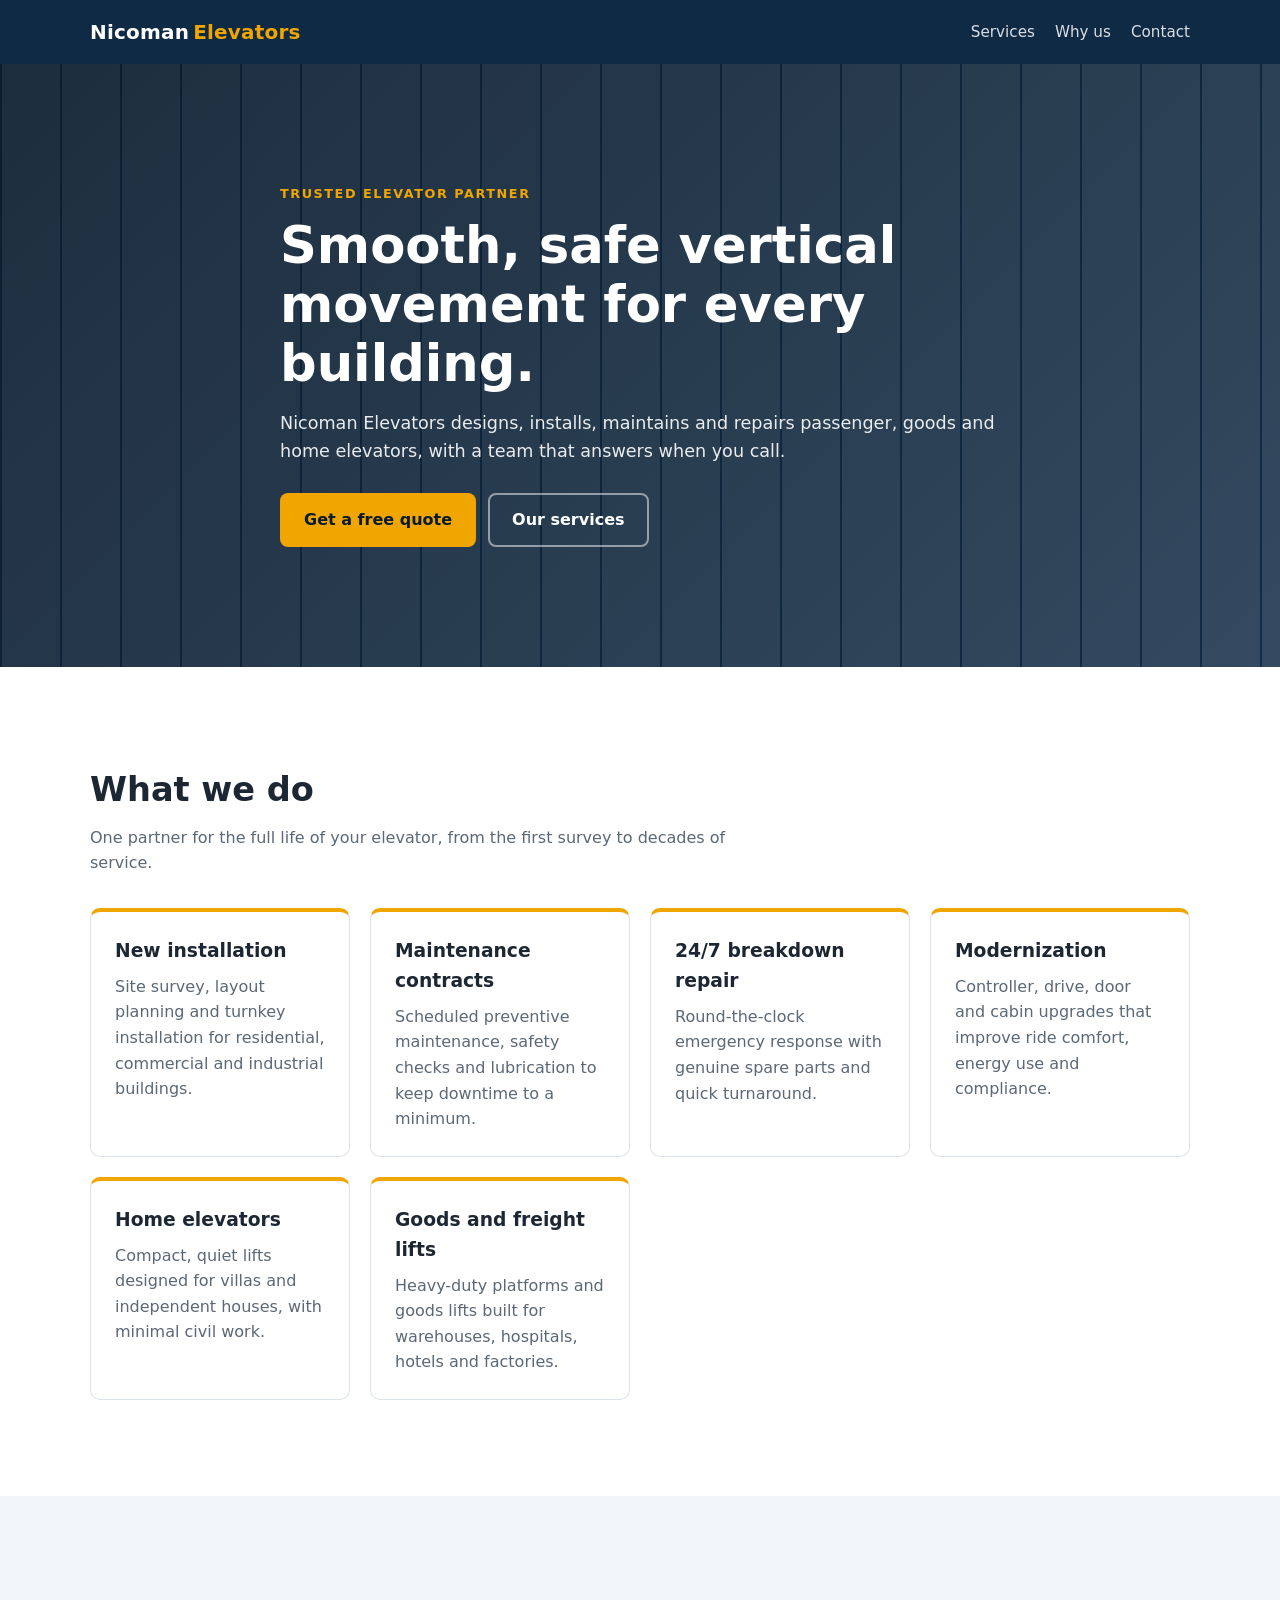
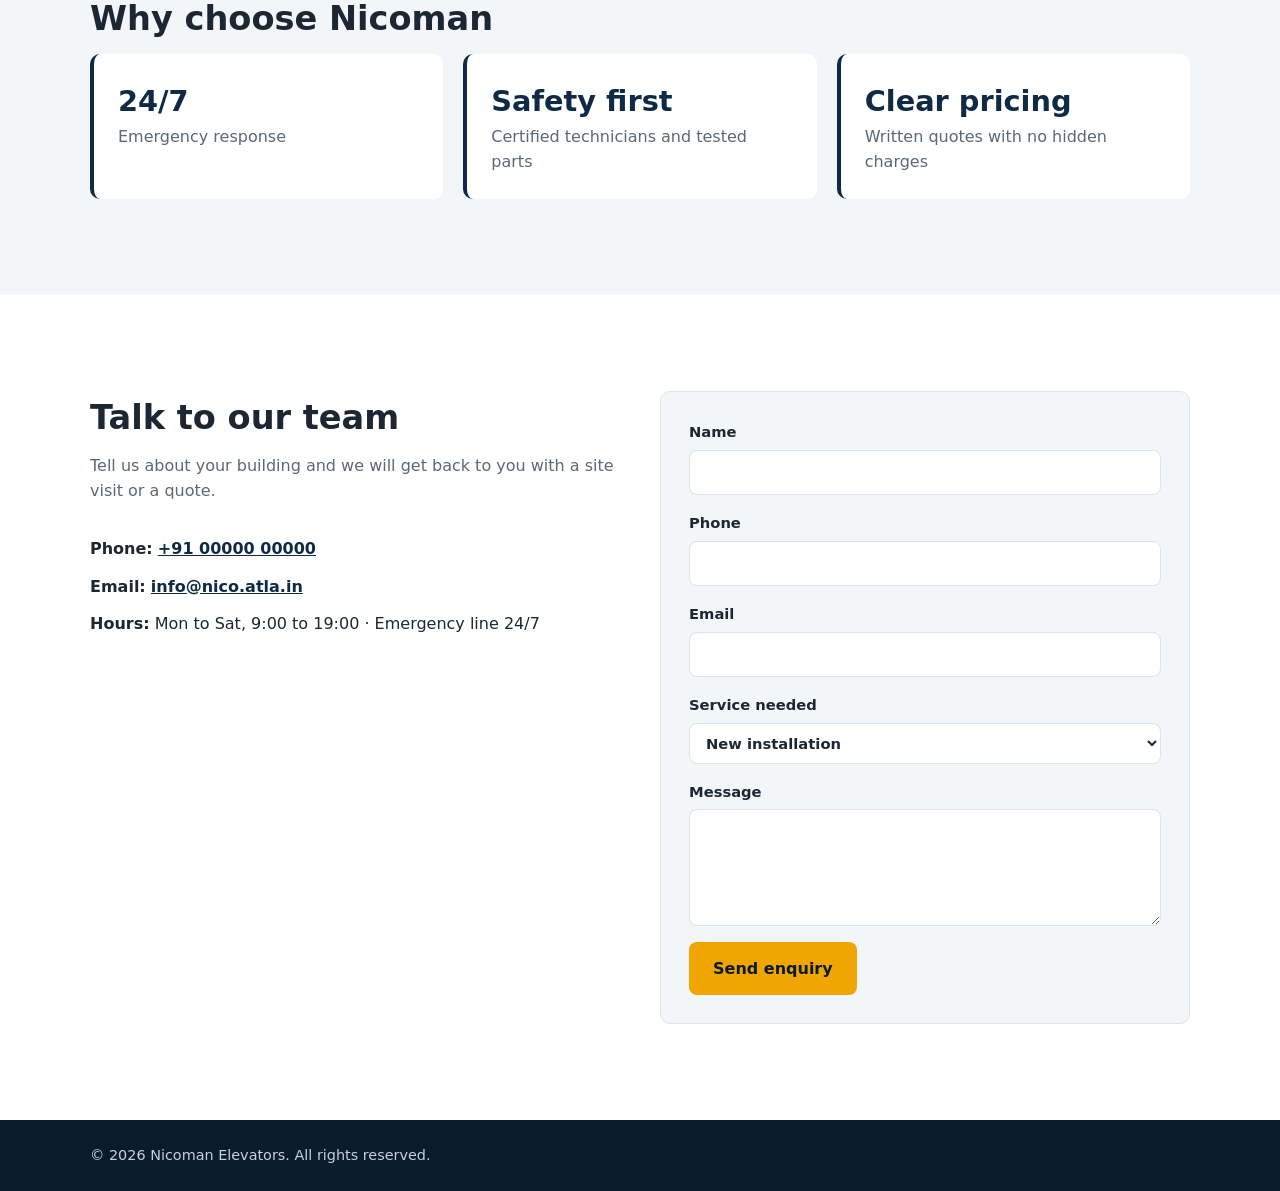
==== index.html @ 5e1d8fca "Add Nicoman Elevators static website Single-page site with services, why-choose-us, and contact sect" ====
<!doctype html>
<html lang="en">
<head>
  <meta charset="utf-8">
  <meta name="viewport" content="width=device-width, initial-scale=1">
  <title>Nicoman Elevators</title>
  <meta name="description" content="Nicoman Elevators: installation, maintenance, modernization and 24/7 repair for passenger, goods and home elevators.">
  <link rel="stylesheet" href="styles.css">
</head>
<body>
  <header class="site-header">
    <div class="container nav">
      <a href="#top" class="brand">Nicoman<span>Elevators</span></a>
      <nav aria-label="Primary">
        <a href="#services">Services</a>
        <a href="#why">Why us</a>
        <a href="#contact">Contact</a>
      </nav>
    </div>
  </header>

  <main id="top">
    <section class="hero">
      <div class="container hero-inner">
        <p class="eyebrow">Trusted elevator partner</p>
        <h1>Smooth, safe vertical movement for every building.</h1>
        <p class="lead">Nicoman Elevators designs, installs, maintains and repairs passenger, goods and home elevators, with a team that answers when you call.</p>
        <div class="actions">
          <a class="btn btn-primary" href="#contact">Get a free quote</a>
          <a class="btn btn-ghost" href="#services">Our services</a>
        </div>
      </div>
    </section>

    <section id="services" class="section">
      <div class="container">
        <h2>What we do</h2>
        <p class="section-intro">One partner for the full life of your elevator, from the first survey to decades of service.</p>
        <div class="grid">
          <article class="card">
            <h3>New installation</h3>
            <p>Site survey, layout planning and turnkey installation for residential, commercial and industrial buildings.</p>
          </article>
          <article class="card">
            <h3>Maintenance contracts</h3>
            <p>Scheduled preventive maintenance, safety checks and lubrication to keep downtime to a minimum.</p>
          </article>
          <article class="card">
            <h3>24/7 breakdown repair</h3>
            <p>Round-the-clock emergency response with genuine spare parts and quick turnaround.</p>
          </article>
          <article class="card">
            <h3>Modernization</h3>
            <p>Controller, drive, door and cabin upgrades that improve ride comfort, energy use and compliance.</p>
          </article>
          <article class="card">
            <h3>Home elevators</h3>
            <p>Compact, quiet lifts designed for villas and independent houses, with minimal civil work.</p>
          </article>
          <article class="card">
            <h3>Goods and freight lifts</h3>
            <p>Heavy-duty platforms and goods lifts built for warehouses, hospitals, hotels and factories.</p>
          </article>
        </div>
      </div>
    </section>

    <section id="why" class="section section-alt">
      <div class="container">
        <h2>Why choose Nicoman</h2>
        <div class="grid grid-3">
          <div class="stat">
            <span class="stat-num">24/7</span>
            <span class="stat-label">Emergency response</span>
          </div>
          <div class="stat">
            <span class="stat-num">Safety first</span>
            <span class="stat-label">Certified technicians and tested parts</span>
          </div>
          <div class="stat">
            <span class="stat-num">Clear pricing</span>
            <span class="stat-label">Written quotes with no hidden charges</span>
          </div>
        </div>
      </div>
    </section>

    <section id="contact" class="section">
      <div class="container contact">
        <div>
          <h2>Talk to our team</h2>
          <p class="section-intro">Tell us about your building and we will get back to you with a site visit or a quote.</p>
          <ul class="contact-list">
            <li><strong>Phone:</strong> <a href="tel:+910000000000">+91 00000 00000</a></li>
            <li><strong>Email:</strong> <a href="mailto:info@nico.atla.in">info@nico.atla.in</a></li>
            <li><strong>Hours:</strong> Mon to Sat, 9:00 to 19:00 &middot; Emergency line 24/7</li>
          </ul>
        </div>
        <form class="form" action="mailto:info@nico.atla.in" method="post" enctype="text/plain">
          <label>Name
            <input type="text" name="name" required autocomplete="name">
          </label>
          <label>Phone
            <input type="tel" name="phone" required autocomplete="tel">
          </label>
          <label>Email
            <input type="email" name="email" autocomplete="email">
          </label>
          <label>Service needed
            <select name="service">
              <option>New installation</option>
              <option>Maintenance contract</option>
              <option>Breakdown repair</option>
              <option>Modernization</option>
              <option>Home elevator</option>
              <option>Goods lift</option>
            </select>
          </label>
          <label>Message
            <textarea name="message" rows="4"></textarea>
          </label>
          <button type="submit" class="btn btn-primary">Send enquiry</button>
        </form>
      </div>
    </section>
  </main>

  <footer class="site-footer">
    <div class="container">
      <p>&copy; <span id="year"></span> Nicoman Elevators. All rights reserved.</p>
    </div>
  </footer>

  <script>
    document.getElementById('year').textContent = new Date().getFullYear();
  </script>
</body>
</html>
---- styles.css ----
:root {
  --navy: #0f2a44;
  --navy-deep: #091b2d;
  --accent: #f0a500;
  --text: #1d2733;
  --muted: #5b6876;
  --bg: #ffffff;
  --bg-alt: #f3f6f9;
  --border: #dde3ea;
  --radius: 10px;
}

@media (prefers-color-scheme: dark) {
  :root:not([data-theme="light"]) {
    --text: #e6ebf1;
    --muted: #a3afbd;
    --bg: #0c1622;
    --bg-alt: #111f2e;
    --border: #22344a;
  }
}

* { box-sizing: border-box; }

body {
  margin: 0;
  font-family: system-ui, -apple-system, "Segoe UI", Roboto, sans-serif;
  line-height: 1.6;
  color: var(--text);
  background: var(--bg);
}

a { color: inherit; }

.container {
  width: min(1100px, 100% - 32px);
  margin-inline: auto;
}

/* Header */
.site-header {
  position: sticky;
  top: 0;
  z-index: 10;
  background: var(--navy);
  color: #fff;
}
.nav {
  display: flex;
  align-items: center;
  justify-content: space-between;
  min-height: 64px;
  gap: 16px;
  flex-wrap: wrap;
}
.brand {
  font-weight: 800;
  font-size: 1.25rem;
  text-decoration: none;
  letter-spacing: 0.2px;
}
.brand span { color: var(--accent); margin-left: 4px; }
.nav nav { display: flex; gap: 20px; }
.nav nav a {
  text-decoration: none;
  opacity: 0.85;
  font-size: 0.95rem;
}
.nav nav a:hover { opacity: 1; color: var(--accent); }

/* Hero */
.hero {
  background:
    linear-gradient(135deg, rgba(9, 27, 45, 0.92), rgba(15, 42, 68, 0.85)),
    repeating-linear-gradient(90deg, #1b3a5a 0 2px, transparent 2px 60px);
  color: #fff;
  padding: clamp(64px, 12vw, 120px) 0;
}
.hero-inner { max-width: 720px; }
.eyebrow {
  text-transform: uppercase;
  letter-spacing: 0.12em;
  font-size: 0.8rem;
  color: var(--accent);
  margin: 0 0 12px;
  font-weight: 700;
}
.hero h1 {
  font-size: clamp(2rem, 5vw, 3.2rem);
  line-height: 1.15;
  margin: 0 0 16px;
}
.lead {
  font-size: 1.1rem;
  opacity: 0.9;
  margin: 0 0 28px;
}

/* Buttons */
.actions { display: flex; gap: 12px; flex-wrap: wrap; }
.btn {
  display: inline-block;
  padding: 12px 22px;
  border-radius: 8px;
  font-weight: 600;
  text-decoration: none;
  border: 2px solid transparent;
  cursor: pointer;
  font: inherit;
  font-weight: 600;
}
.btn-primary { background: var(--accent); color: var(--navy-deep); }
.btn-primary:hover { filter: brightness(1.06); }
.btn-ghost { border-color: rgba(255, 255, 255, 0.5); color: #fff; }
.btn-ghost:hover { border-color: var(--accent); color: var(--accent); }

/* Sections */
.section { padding: clamp(56px, 8vw, 96px) 0; }
.section-alt { background: var(--bg-alt); }
.section h2 {
  font-size: clamp(1.6rem, 3vw, 2.1rem);
  margin: 0 0 8px;
  color: var(--text);
}
.section-intro { color: var(--muted); margin: 0 0 32px; max-width: 640px; }

/* Cards */
.grid {
  display: grid;
  gap: 20px;
  grid-template-columns: repeat(auto-fit, minmax(240px, 1fr));
}
.grid-3 { grid-template-columns: repeat(auto-fit, minmax(220px, 1fr)); }
.card {
  background: var(--bg);
  border: 1px solid var(--border);
  border-top: 4px solid var(--accent);
  border-radius: var(--radius);
  padding: 24px;
}
.card h3 { margin: 0 0 8px; color: var(--text); }
.card p { margin: 0; color: var(--muted); }

/* Stats */
.stat {
  display: flex;
  flex-direction: column;
  padding: 24px;
  border-left: 4px solid var(--navy);
  background: var(--bg);
  border-radius: var(--radius);
}
.stat-num { font-size: 1.8rem; font-weight: 800; color: var(--navy); }
@media (prefers-color-scheme: dark) {
  :root:not([data-theme="light"]) .stat-num { color: var(--accent); }
}
.stat-label { color: var(--muted); }

/* Contact */
.contact {
  display: grid;
  gap: 40px;
  grid-template-columns: repeat(auto-fit, minmax(280px, 1fr));
  align-items: start;
}
.contact-list { list-style: none; padding: 0; margin: 0; display: grid; gap: 12px; }
.contact-list a { color: var(--navy); font-weight: 600; }
@media (prefers-color-scheme: dark) {
  :root:not([data-theme="light"]) .contact-list a { color: var(--accent); }
}

.form {
  display: grid;
  gap: 16px;
  background: var(--bg-alt);
  border: 1px solid var(--border);
  border-radius: var(--radius);
  padding: 28px;
}
.form label { display: grid; gap: 6px; font-size: 0.92rem; font-weight: 600; }
.form input,
.form select,
.form textarea {
  font: inherit;
  padding: 10px 12px;
  border: 1px solid var(--border);
  border-radius: 8px;
  background: var(--bg);
  color: var(--text);
  width: 100%;
}
.form input:focus,
.form select:focus,
.form textarea:focus {
  outline: 2px solid var(--accent);
  outline-offset: 1px;
}
.form .btn { justify-self: start; }

/* Footer */
.site-footer {
  background: var(--navy-deep);
  color: #c7d1dc;
  padding: 24px 0;
  font-size: 0.9rem;
}
.site-footer p { margin: 0; }

/* Phones */
@media (max-width: 600px) {
  .nav nav { gap: 14px; }
  .form { padding: 20px; }
}
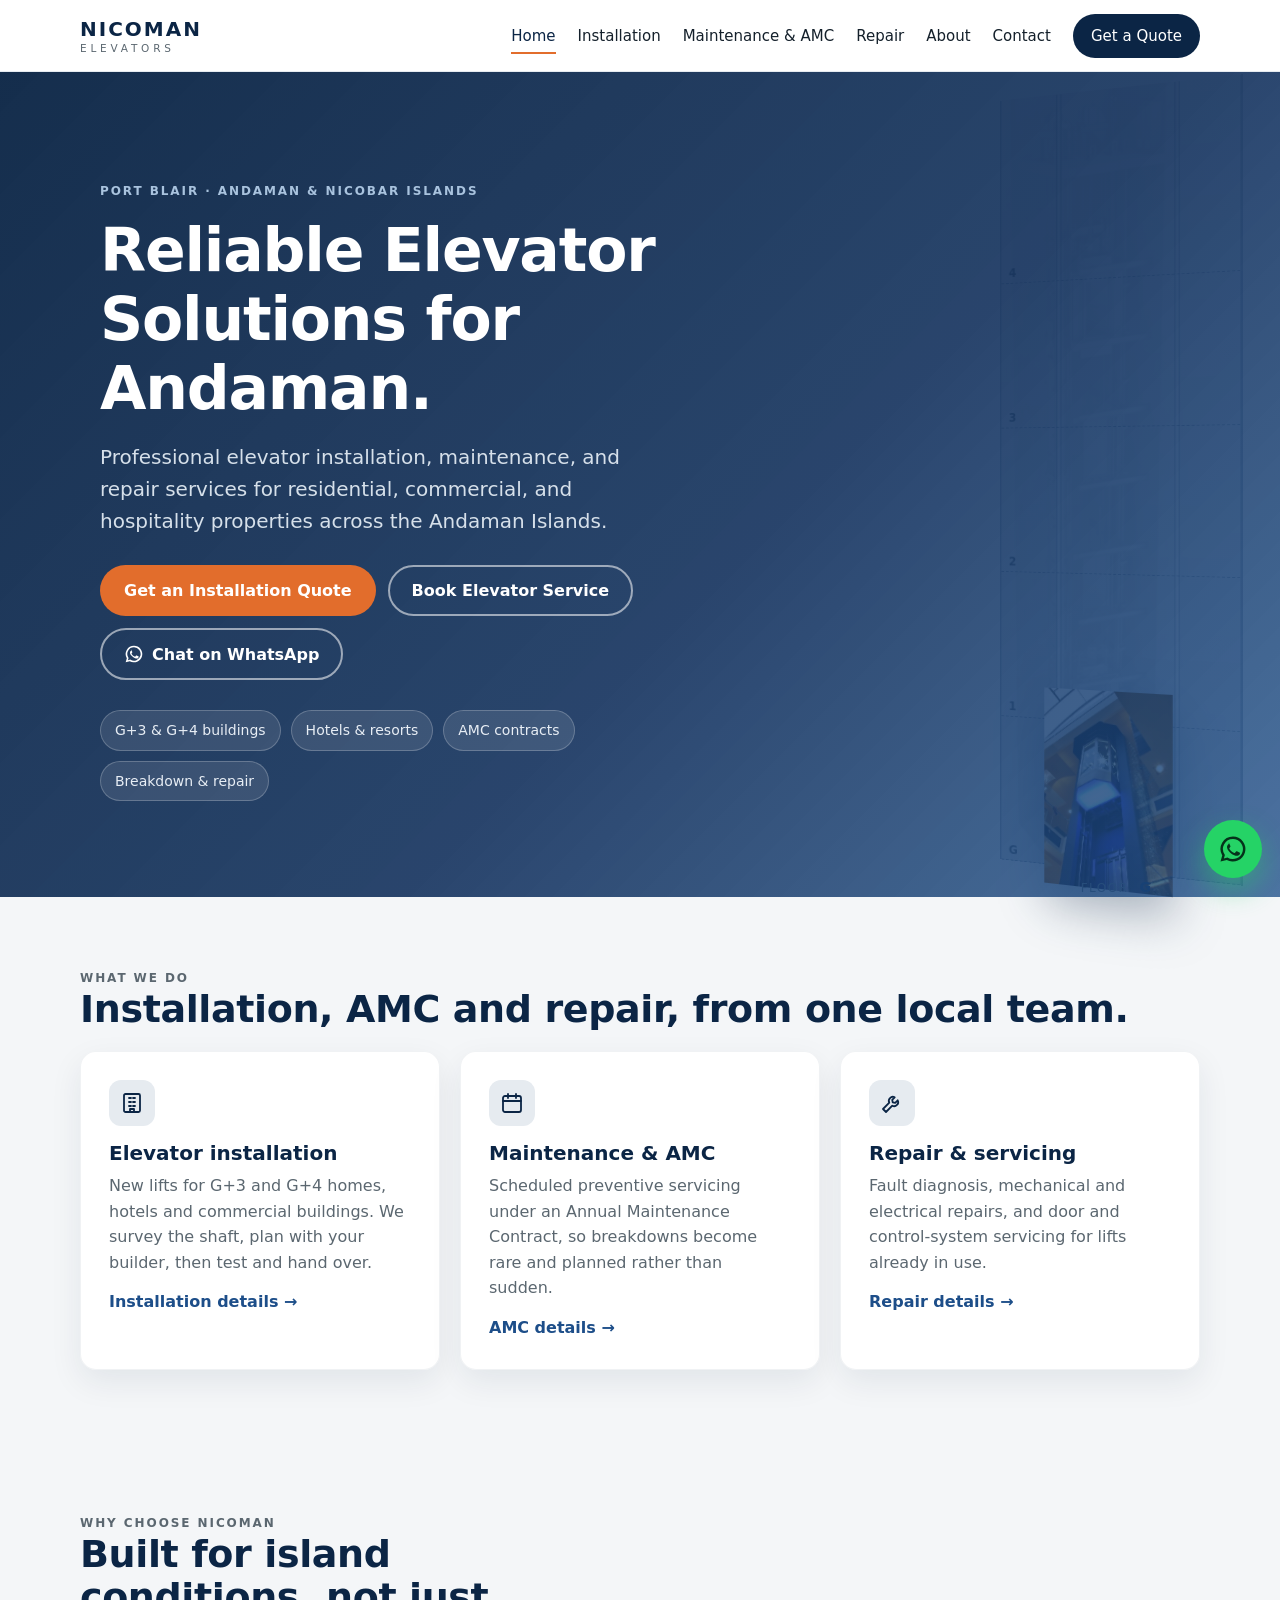
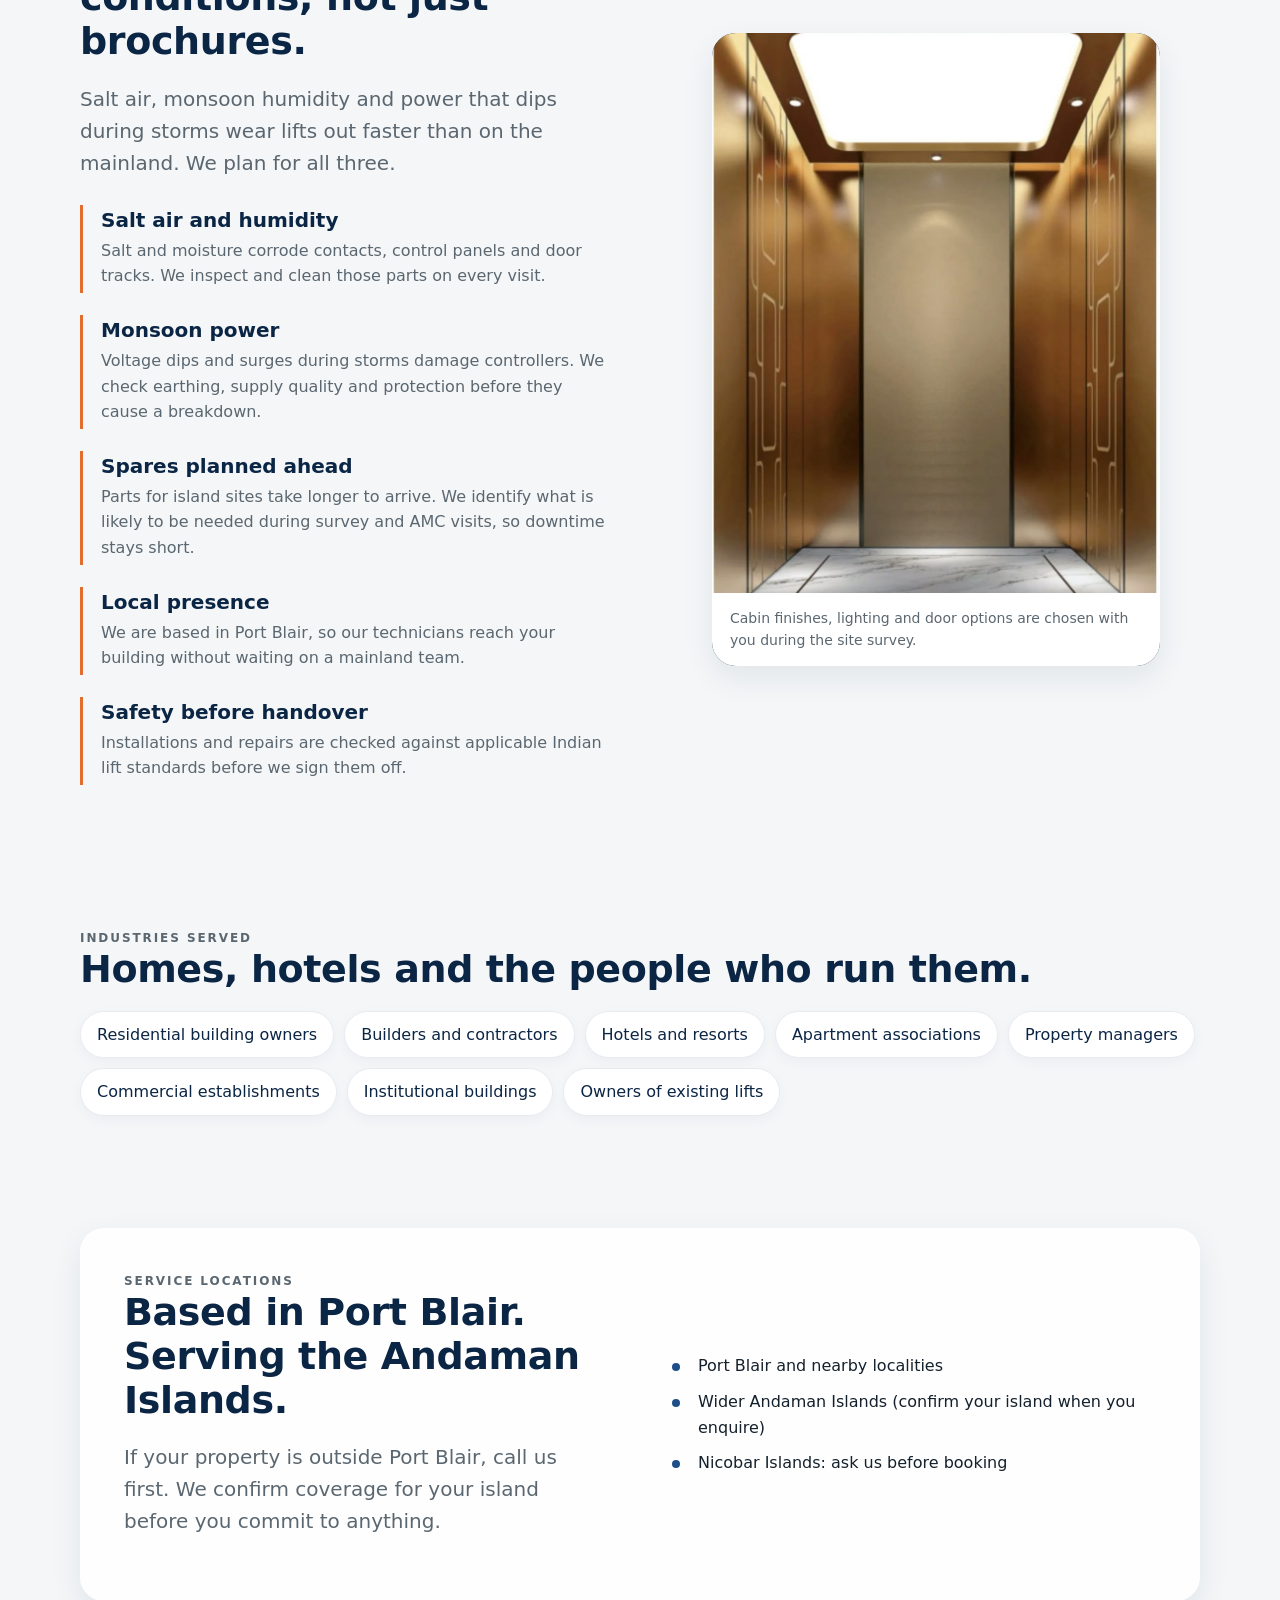
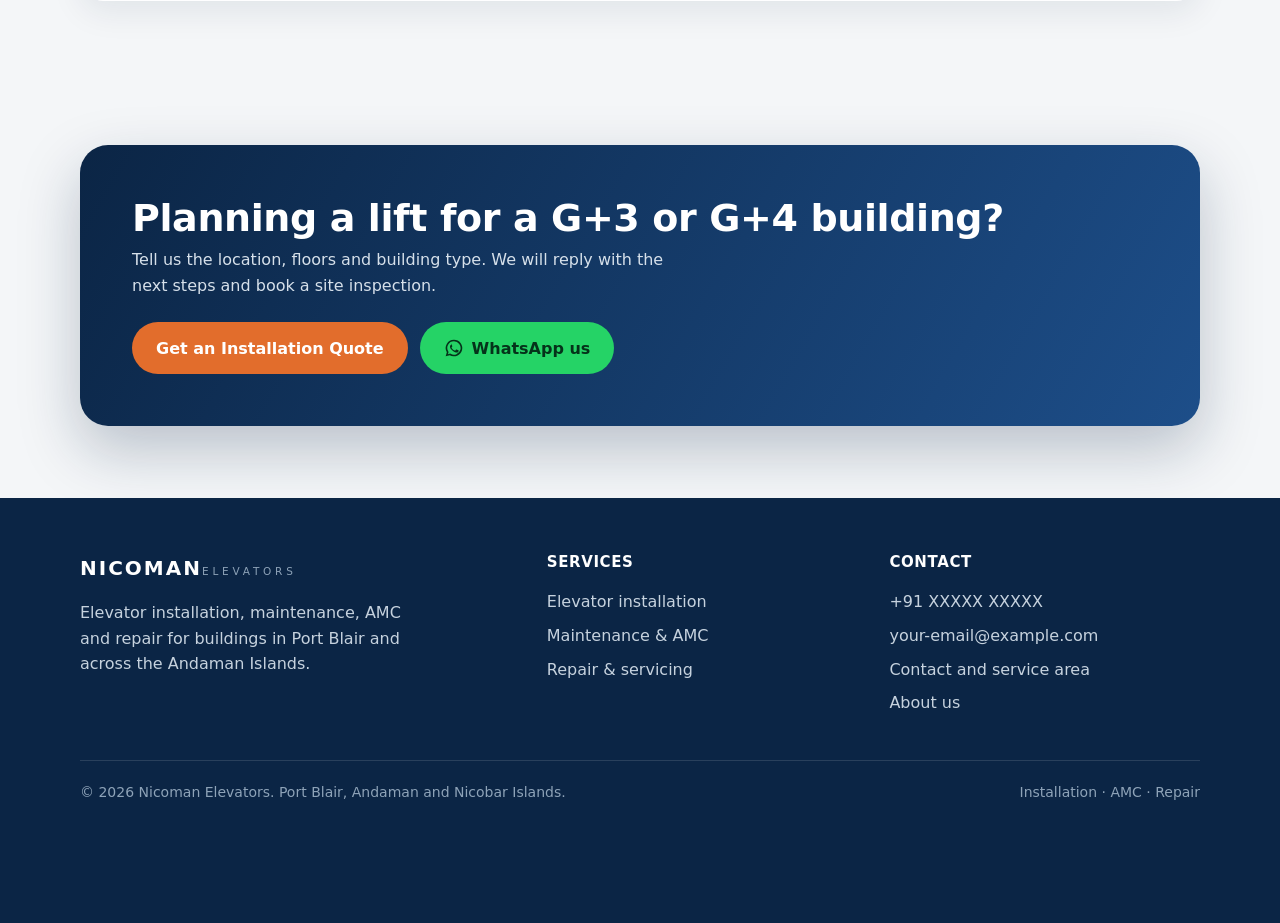
==== commit e70c0f95: "Replace placeholder page with full Nicoman Elevators website Multi-page static site: home, installat" ====
--- a/index.html
+++ b/index.html
@@ -1,138 +1,208 @@
 <!doctype html>
-<html lang="en">
+<html lang="en-IN">
 <head>
-  <meta charset="utf-8">
-  <meta name="viewport" content="width=device-width, initial-scale=1">
-  <title>Nicoman Elevators</title>
-  <meta name="description" content="Nicoman Elevators: installation, maintenance, modernization and 24/7 repair for passenger, goods and home elevators.">
-  <link rel="stylesheet" href="styles.css">
+<meta charset="utf-8">
+<meta name="viewport" content="width=device-width, initial-scale=1">
+<title>Elevator Installation, AMC and Repair in Port Blair | Nicoman Elevators</title>
+<meta name="description" content="Lift installation, AMC and repair in Port Blair and across the Andaman Islands. Built for G+3 and G+4 buildings, hotels and commercial properties.">
+<link rel="canonical" href="https://nico.atla.in/index.html">
+<meta name="robots" content="index, follow">
+<meta property="og:type" content="website">
+<meta property="og:site_name" content="Nicoman Elevators">
+<meta property="og:title" content="Elevator Installation, AMC and Repair in Port Blair | Nicoman Elevators">
+<meta property="og:description" content="Lift installation, AMC and repair in Port Blair and across the Andaman Islands. Built for G+3 and G+4 buildings, hotels and commercial properties.">
+<meta property="og:url" content="https://nico.atla.in/index.html">
+<meta property="og:image" content="https://nico.atla.in/assets/img/glass-cabin-atrium.jpg">
+<meta name="theme-color" content="#0b2545">
+<link rel="icon" href="assets/img/favicon.svg" type="image/svg+xml">
+<link rel="preconnect" href="https://fonts.googleapis.com">
+<link rel="preconnect" href="https://fonts.gstatic.com" crossorigin>
+<link href="https://fonts.googleapis.com/css2?family=Inter:wght@400;500;600;700;800&amp;display=swap" rel="stylesheet">
+<link rel="stylesheet" href="assets/css/style.css">
+<script type="application/ld+json">{"@context": "https://schema.org", "@type": "LocalBusiness", "name": "Nicoman Elevators", "url": "https://nico.atla.in/", "description": "Elevator installation, maintenance, AMC and repair for residential, commercial and hospitality buildings in Port Blair and across the Andaman Islands.", "address": {"@type": "PostalAddress", "addressLocality": "Port Blair", "addressRegion": "Andaman and Nicobar Islands", "addressCountry": "IN"}, "areaServed": ["Port Blair", "Andaman Islands"], "serviceType": ["Elevator installation", "Elevator maintenance", "Elevator AMC", "Elevator repair"]}</script>
 </head>
 <body>
-  <header class="site-header">
-    <div class="container nav">
-      <a href="#top" class="brand">Nicoman<span>Elevators</span></a>
-      <nav aria-label="Primary">
-        <a href="#services">Services</a>
-        <a href="#why">Why us</a>
-        <a href="#contact">Contact</a>
-      </nav>
-    </div>
-  </header>
-
-  <main id="top">
-    <section class="hero">
-      <div class="container hero-inner">
-        <p class="eyebrow">Trusted elevator partner</p>
-        <h1>Smooth, safe vertical movement for every building.</h1>
-        <p class="lead">Nicoman Elevators designs, installs, maintains and repairs passenger, goods and home elevators, with a team that answers when you call.</p>
-        <div class="actions">
-          <a class="btn btn-primary" href="#contact">Get a free quote</a>
-          <a class="btn btn-ghost" href="#services">Our services</a>
-        </div>
-      </div>
-    </section>
-
-    <section id="services" class="section">
-      <div class="container">
-        <h2>What we do</h2>
-        <p class="section-intro">One partner for the full life of your elevator, from the first survey to decades of service.</p>
-        <div class="grid">
-          <article class="card">
-            <h3>New installation</h3>
-            <p>Site survey, layout planning and turnkey installation for residential, commercial and industrial buildings.</p>
-          </article>
-          <article class="card">
-            <h3>Maintenance contracts</h3>
-            <p>Scheduled preventive maintenance, safety checks and lubrication to keep downtime to a minimum.</p>
-          </article>
-          <article class="card">
-            <h3>24/7 breakdown repair</h3>
-            <p>Round-the-clock emergency response with genuine spare parts and quick turnaround.</p>
-          </article>
-          <article class="card">
-            <h3>Modernization</h3>
-            <p>Controller, drive, door and cabin upgrades that improve ride comfort, energy use and compliance.</p>
-          </article>
-          <article class="card">
-            <h3>Home elevators</h3>
-            <p>Compact, quiet lifts designed for villas and independent houses, with minimal civil work.</p>
-          </article>
-          <article class="card">
-            <h3>Goods and freight lifts</h3>
-            <p>Heavy-duty platforms and goods lifts built for warehouses, hospitals, hotels and factories.</p>
-          </article>
-        </div>
-      </div>
-    </section>
-
-    <section id="why" class="section section-alt">
-      <div class="container">
-        <h2>Why choose Nicoman</h2>
-        <div class="grid grid-3">
-          <div class="stat">
-            <span class="stat-num">24/7</span>
-            <span class="stat-label">Emergency response</span>
-          </div>
-          <div class="stat">
-            <span class="stat-num">Safety first</span>
-            <span class="stat-label">Certified technicians and tested parts</span>
-          </div>
-          <div class="stat">
-            <span class="stat-num">Clear pricing</span>
-            <span class="stat-label">Written quotes with no hidden charges</span>
-          </div>
-        </div>
-      </div>
-    </section>
-
-    <section id="contact" class="section">
-      <div class="container contact">
-        <div>
-          <h2>Talk to our team</h2>
-          <p class="section-intro">Tell us about your building and we will get back to you with a site visit or a quote.</p>
-          <ul class="contact-list">
-            <li><strong>Phone:</strong> <a href="tel:+910000000000">+91 00000 00000</a></li>
-            <li><strong>Email:</strong> <a href="mailto:info@nico.atla.in">info@nico.atla.in</a></li>
-            <li><strong>Hours:</strong> Mon to Sat, 9:00 to 19:00 &middot; Emergency line 24/7</li>
-          </ul>
-        </div>
-        <form class="form" action="mailto:info@nico.atla.in" method="post" enctype="text/plain">
-          <label>Name
-            <input type="text" name="name" required autocomplete="name">
-          </label>
-          <label>Phone
-            <input type="tel" name="phone" required autocomplete="tel">
-          </label>
-          <label>Email
-            <input type="email" name="email" autocomplete="email">
-          </label>
-          <label>Service needed
-            <select name="service">
-              <option>New installation</option>
-              <option>Maintenance contract</option>
-              <option>Breakdown repair</option>
-              <option>Modernization</option>
-              <option>Home elevator</option>
-              <option>Goods lift</option>
-            </select>
-          </label>
-          <label>Message
-            <textarea name="message" rows="4"></textarea>
-          </label>
-          <button type="submit" class="btn btn-primary">Send enquiry</button>
-        </form>
-      </div>
-    </section>
-  </main>
-
-  <footer class="site-footer">
-    <div class="container">
-      <p>&copy; <span id="year"></span> Nicoman Elevators. All rights reserved.</p>
-    </div>
-  </footer>
-
-  <script>
-    document.getElementById('year').textContent = new Date().getFullYear();
-  </script>
+<a class="skip" href="#main">Skip to content</a>
+<header class="site-header">
+  <div class="wrap nav">
+    <a class="brand" href="index.html" aria-label="Nicoman Elevators home"><strong>NICOMAN</strong><span>ELEVATORS</span></a>
+    <button class="nav__toggle" type="button" aria-expanded="false" aria-controls="menu" aria-label="Open menu"><span></span></button>
+    <nav class="nav__links" id="menu" aria-label="Main">
+      <a href="index.html" aria-current="page">Home</a>
+      <a href="installation.html">Installation</a>
+      <a href="maintenance-amc.html">Maintenance &amp; AMC</a>
+      <a href="repair.html">Repair</a>
+      <a href="about.html">About</a>
+      <a href="contact.html">Contact</a>
+      <a class="nav__cta" href="contact.html#enquiry">Get a Quote</a>
+    </nav>
+  </div>
+</header>
+<div class="shaft" aria-hidden="true">
+  <div class="shaft__well">
+    <span class="shaft__rail shaft__rail--l"></span>
+    <span class="shaft__rail shaft__rail--r"></span>
+    <span class="shaft__landing" style="bottom:calc((100% - var(--cabin-h)) * 0)"><span>G</span></span>
+    <span class="shaft__landing" style="bottom:calc((100% - var(--cabin-h)) * 0.25)"><span>1</span></span>
+    <span class="shaft__landing" style="bottom:calc((100% - var(--cabin-h)) * 0.5)"><span>2</span></span>
+    <span class="shaft__landing" style="bottom:calc((100% - var(--cabin-h)) * 0.75)"><span>3</span></span>
+    <span class="shaft__landing" style="bottom:calc(100% - var(--cabin-h))"><span>4</span></span>
+    <img class="shaft__cabin" src="assets/img/glass-cabin-atrium.jpg" alt="" width="351" height="526">
+  </div>
+  <div class="shaft__readout">Floor <strong data-floor>G</strong></div>
+</div>
+
+<main id="main">
+<section class="hero">
+  <div class="wrap hero__text">
+    <p class="eyebrow">Port Blair &middot; Andaman &amp; Nicobar Islands</p>
+    <h1>Reliable Elevator Solutions for Andaman.</h1>
+    <p class="lead">Professional elevator installation, maintenance, and repair services for residential, commercial, and hospitality properties across the Andaman Islands.</p>
+    <div class="btn-row">
+      <a class="btn btn--primary" href="installation.html#quote">Get an Installation Quote</a>
+      <a class="btn btn--ghost" href="contact.html#enquiry">Book Elevator Service</a>
+      <a class="btn btn--ghost" data-wa href="#"><svg viewBox="0 0 24 24" aria-hidden="true" data-filled><path d="M12 2a10 10 0 0 0-8.6 15.1L2 22l5-1.3A10 10 0 1 0 12 2zm0 2a8 8 0 1 1-4.1 14.9l-.3-.2-2.9.8.8-2.8-.2-.3A8 8 0 0 1 12 4zm-3.2 4c-.2 0-.5.1-.7.3-.3.3-.9.9-.9 2.1s.9 2.5 1 2.6c.1.2 1.8 2.8 4.4 3.8 2.2.9 2.6.7 3.1.6.5-.1 1.5-.6 1.7-1.2.2-.6.2-1.1.2-1.2-.1-.1-.2-.2-.5-.3l-1.9-.9c-.3-.1-.5-.1-.7.1l-.9 1.1c-.2.2-.3.2-.6.1-.3-.1-1.2-.4-2.3-1.4-.9-.8-1.4-1.7-1.6-2-.2-.3 0-.4.1-.6l.4-.5c.1-.2.2-.3.3-.5.1-.2 0-.4 0-.5l-.9-2.1c-.2-.5-.4-.5-.6-.5z"/></svg> Chat on WhatsApp</a>
+    </div>
+    <div class="hero__chips">
+      <span class="chip">G+3 &amp; G+4 buildings</span>
+      <span class="chip">Hotels &amp; resorts</span>
+      <span class="chip">AMC contracts</span>
+      <span class="chip">Breakdown &amp; repair</span>
+    </div>
+  </div>
+</section>
+
+<section>
+  <div class="wrap">
+    <p class="eyebrow reveal">What we do</p>
+    <h2 class="reveal">Installation, AMC and repair, from one local team.</h2>
+    <div class="grid">
+      <a class="card card--link reveal" href="installation.html">
+        <span class="icon"><svg viewBox="0 0 24 24"><rect x="4" y="3" width="16" height="18" rx="1.5"/><path d="M9 7h2M13 7h2M9 11h2M13 11h2M9 15h2M13 15h2M10 21v-3h4v3"/></svg></span>
+        <h3>Elevator installation</h3>
+        <p>New lifts for G+3 and G+4 homes, hotels and commercial buildings. We survey the shaft, plan with your builder, then test and hand over.</p>
+        <span class="more">Installation details &rarr;</span>
+      </a>
+      <a class="card card--link reveal" href="maintenance-amc.html">
+        <span class="icon"><svg viewBox="0 0 24 24"><rect x="3" y="5" width="18" height="16" rx="2"/><path d="M3 10h18M8 3v4M16 3v4"/></svg></span>
+        <h3>Maintenance &amp; AMC</h3>
+        <p>Scheduled preventive servicing under an Annual Maintenance Contract, so breakdowns become rare and planned rather than sudden.</p>
+        <span class="more">AMC details &rarr;</span>
+      </a>
+      <a class="card card--link reveal" href="repair.html">
+        <span class="icon"><svg viewBox="0 0 24 24"><path d="M14.7 6.3a4 4 0 0 0-5.4 5.4L3 18l3 3 6.3-6.3a4 4 0 0 0 5.4-5.4l-2.5 2.5-2.5-.5-.5-2.5z"/></svg></span>
+        <h3>Repair &amp; servicing</h3>
+        <p>Fault diagnosis, mechanical and electrical repairs, and door and control-system servicing for lifts already in use.</p>
+        <span class="more">Repair details &rarr;</span>
+      </a>
+    </div>
+  </div>
+</section>
+
+<section>
+  <div class="wrap split">
+    <div class="reveal">
+      <p class="eyebrow">Why choose Nicoman</p>
+      <h2>Built for island conditions, not just brochures.</h2>
+      <p class="lead">Salt air, monsoon humidity and power that dips during storms wear lifts out faster than on the mainland. We plan for all three.</p>
+      <div style="display:grid;gap:22px;margin-top:26px">
+        <div class="feature"><h3>Salt air and humidity</h3><p>Salt and moisture corrode contacts, control panels and door tracks. We inspect and clean those parts on every visit.</p></div>
+        <div class="feature"><h3>Monsoon power</h3><p>Voltage dips and surges during storms damage controllers. We check earthing, supply quality and protection before they cause a breakdown.</p></div>
+        <div class="feature"><h3>Spares planned ahead</h3><p>Parts for island sites take longer to arrive. We identify what is likely to be needed during survey and AMC visits, so downtime stays short.</p></div>
+        <div class="feature"><h3>Local presence</h3><p>We are based in Port Blair, so our technicians reach your building without waiting on a mainland team.</p></div>
+        <div class="feature"><h3>Safety before handover</h3><p>Installations and repairs are checked against applicable Indian lift standards before we sign them off.</p></div>
+      </div>
+    </div>
+    <figure class="media media--tall reveal">
+      <img src="assets/img/cabin-interior.jpg" alt="Interior of a passenger lift cabin with bronze-toned walls, etched panels and a backlit ceiling" width="908" height="1280" loading="lazy">
+      <figcaption>Cabin finishes, lighting and door options are chosen with you during the site survey.</figcaption>
+    </figure>
+  </div>
+</section>
+
+<section>
+  <div class="wrap">
+    <p class="eyebrow reveal">Industries served</p>
+    <h2 class="reveal">Homes, hotels and the people who run them.</h2>
+    <div class="pills reveal">
+      <span class="pill">Residential building owners</span>
+      <span class="pill">Builders and contractors</span>
+      <span class="pill">Hotels and resorts</span>
+      <span class="pill">Apartment associations</span>
+      <span class="pill">Property managers</span>
+      <span class="pill">Commercial establishments</span>
+      <span class="pill">Institutional buildings</span>
+      <span class="pill">Owners of existing lifts</span>
+    </div>
+  </div>
+</section>
+
+<section class="section--tight">
+  <div class="wrap">
+    <div class="panel split reveal">
+      <div>
+        <p class="eyebrow">Service locations</p>
+        <h2>Based in Port Blair. Serving the Andaman Islands.</h2>
+        <p class="lead">If your property is outside Port Blair, call us first. We confirm coverage for your island before you commit to anything.</p>
+      </div>
+      <ul class="list list--plain">
+        <li>Port Blair and nearby localities</li>
+        <li>Wider Andaman Islands (confirm your island when you enquire)</li>
+        <li>Nicobar Islands: ask us before booking</li>
+      </ul>
+    </div>
+  </div>
+</section>
+
+<section>
+  <div class="wrap">
+    <div class="band reveal">
+      <div>
+        <h2>Planning a lift for a G+3 or G+4 building?</h2>
+        <p>Tell us the location, floors and building type. We will reply with the next steps and book a site inspection.</p>
+      </div>
+      <div class="btn-row" style="margin-top:0">
+        <a class="btn btn--primary" href="installation.html#quote">Get an Installation Quote</a>
+        <a class="btn btn--wa" data-wa href="#"><svg viewBox="0 0 24 24" aria-hidden="true" data-filled><path d="M12 2a10 10 0 0 0-8.6 15.1L2 22l5-1.3A10 10 0 1 0 12 2zm0 2a8 8 0 1 1-4.1 14.9l-.3-.2-2.9.8.8-2.8-.2-.3A8 8 0 0 1 12 4zm-3.2 4c-.2 0-.5.1-.7.3-.3.3-.9.9-.9 2.1s.9 2.5 1 2.6c.1.2 1.8 2.8 4.4 3.8 2.2.9 2.6.7 3.1.6.5-.1 1.5-.6 1.7-1.2.2-.6.2-1.1.2-1.2-.1-.1-.2-.2-.5-.3l-1.9-.9c-.3-.1-.5-.1-.7.1l-.9 1.1c-.2.2-.3.2-.6.1-.3-.1-1.2-.4-2.3-1.4-.9-.8-1.4-1.7-1.6-2-.2-.3 0-.4.1-.6l.4-.5c.1-.2.2-.3.3-.5.1-.2 0-.4 0-.5l-.9-2.1c-.2-.5-.4-.5-.6-.5z"/></svg> WhatsApp us</a>
+      </div>
+    </div>
+  </div>
+</section>
+</main>
+<footer class="site-footer">
+  <div class="wrap">
+    <div class="footer-grid">
+      <div>
+        <a class="brand" href="index.html"><strong>NICOMAN</strong><span>ELEVATORS</span></a>
+        <p style="margin-top:18px;max-width:340px">Elevator installation, maintenance, AMC and repair for buildings in Port Blair and across the Andaman Islands.</p>
+      </div>
+      <div>
+        <h3>Services</h3>
+        <a href="installation.html">Elevator installation</a>
+        <a href="maintenance-amc.html">Maintenance &amp; AMC</a>
+        <a href="repair.html">Repair &amp; servicing</a>
+      </div>
+      <div>
+        <h3>Contact</h3>
+        <a data-tel href="#" data-site="phoneDisplay">+91 XXXXX XXXXX</a>
+        <a data-mail href="#">your-email@example.com</a>
+        <a href="contact.html">Contact and service area</a>
+        <a href="about.html">About us</a>
+      </div>
+    </div>
+    <div class="footer-bottom">
+      <span>&copy; <span data-year>2026</span> Nicoman Elevators. Port Blair, Andaman and Nicobar Islands.</span>
+      <span>Installation &middot; AMC &middot; Repair</span>
+    </div>
+  </div>
+</footer>
+
+<a class="wa-float" data-wa href="#" aria-label="Chat with Nicoman Elevators on WhatsApp"><svg viewBox="0 0 24 24" aria-hidden="true" data-filled><path d="M12 2a10 10 0 0 0-8.6 15.1L2 22l5-1.3A10 10 0 1 0 12 2zm0 2a8 8 0 1 1-4.1 14.9l-.3-.2-2.9.8.8-2.8-.2-.3A8 8 0 0 1 12 4zm-3.2 4c-.2 0-.5.1-.7.3-.3.3-.9.9-.9 2.1s.9 2.5 1 2.6c.1.2 1.8 2.8 4.4 3.8 2.2.9 2.6.7 3.1.6.5-.1 1.5-.6 1.7-1.2.2-.6.2-1.1.2-1.2-.1-.1-.2-.2-.5-.3l-1.9-.9c-.3-.1-.5-.1-.7.1l-.9 1.1c-.2.2-.3.2-.6.1-.3-.1-1.2-.4-2.3-1.4-.9-.8-1.4-1.7-1.6-2-.2-.3 0-.4.1-.6l.4-.5c.1-.2.2-.3.3-.5.1-.2 0-.4 0-.5l-.9-2.1c-.2-.5-.4-.5-.6-.5z"/></svg></a>
+<nav class="mobile-bar" aria-label="Quick actions">
+  <a data-tel href="#">Call</a>
+  <a data-wa href="#">WhatsApp</a>
+  <a href="contact.html#enquiry">Enquire</a>
+</nav>
+<script src="assets/js/main.js" defer></script>
 </body>
 </html>
--- a/assets/css/style.css
+++ b/assets/css/style.css
@@ -0,0 +1,336 @@
+/* Nicoman Elevators — site styles
+   Palette: navy primary, white, steel grey supporting, restrained orange accent. */
+
+:root {
+  --navy: #0b2545;
+  --navy-2: #13315c;
+  --navy-3: #1d4e89;
+  --steel: #5b6770;
+  --mist: #e6ebf0;
+  --paper: #f4f6f8;
+  --ink: #14202b;
+  --white: #ffffff;
+  --orange: #e26d2c;
+  --wa: #25d366;
+  --ok: #1e7b4b;
+  --err: #b42318;
+  --radius: 16px;
+  --max: 1160px;
+  --shadow: 0 12px 32px rgba(11, 37, 69, 0.08);
+  --cabin-h: 190px;
+  --header-h: 72px;
+}
+
+* { box-sizing: border-box; }
+html { scroll-behavior: smooth; -webkit-text-size-adjust: 100%; }
+body {
+  margin: 0;
+  font-family: Inter, system-ui, -apple-system, "Segoe UI", Roboto, sans-serif;
+  color: var(--ink);
+  background: var(--paper);
+  line-height: 1.6;
+  overflow-x: hidden;
+  position: relative;
+}
+img { max-width: 100%; display: block; }
+a { color: var(--navy-3); }
+h1, h2, h3 { color: var(--navy); line-height: 1.15; }
+h1 { font-size: clamp(34px, 5.2vw, 60px); letter-spacing: -0.02em; margin: 0.25em 0 0.3em; }
+h2 { font-size: clamp(26px, 3.2vw, 38px); letter-spacing: -0.01em; margin: 0 0 0.5em; }
+h3 { font-size: 20px; margin: 0 0 0.4em; }
+p { margin: 0 0 1em; }
+.lead { font-size: clamp(17px, 2vw, 20px); color: var(--steel); max-width: 640px; }
+.eyebrow {
+  text-transform: uppercase; letter-spacing: 0.16em; font-size: 12px;
+  font-weight: 700; color: var(--steel); margin: 0;
+}
+.skip { position: absolute; left: -9999px; }
+.skip:focus { left: 12px; top: 12px; background: #fff; padding: 8px 12px; z-index: 50; }
+
+.wrap { max-width: var(--max); margin: 0 auto; padding: 0 20px; position: relative; z-index: 1; }
+section { position: relative; z-index: 1; padding: 72px 0; }
+.section--tight { padding-top: 40px; }
+
+/* ---------- Buttons ---------- */
+.btn {
+  display: inline-flex; align-items: center; justify-content: center; gap: 8px;
+  padding: 14px 22px; border-radius: 999px; border: 2px solid transparent;
+  font-family: inherit; font-size: 16px; font-weight: 600; line-height: 1.2; text-decoration: none; cursor: pointer;
+  transition: transform 0.2s ease, background 0.2s ease, color 0.2s ease;
+}
+.btn:hover { transform: translateY(-1px); }
+.btn:focus-visible, a:focus-visible, button:focus-visible, input:focus-visible,
+select:focus-visible, textarea:focus-visible { outline: 3px solid rgba(29, 78, 137, 0.35); outline-offset: 2px; }
+.btn--primary { background: var(--orange); color: #fff; }
+.btn--primary:hover { background: #cf5f22; }
+.btn--navy { background: var(--navy); color: #fff; }
+.btn--navy:hover { background: var(--navy-2); }
+.btn--ghost { border-color: rgba(255, 255, 255, 0.55); color: #fff; }
+.btn--ghost:hover { background: rgba(255, 255, 255, 0.1); }
+.btn--ghost-dark { border-color: var(--navy); color: var(--navy); }
+.btn--ghost-dark:hover { background: var(--navy); color: #fff; }
+.btn--wa { background: var(--wa); color: #05321a; }
+.btn--wa:hover { background: #1fbd5b; }
+.btn[disabled] { opacity: 0.6; cursor: wait; }
+.btn-row { display: flex; flex-wrap: wrap; gap: 12px; margin-top: 28px; }
+
+/* ---------- Header ---------- */
+.site-header {
+  position: sticky; top: 0; z-index: 20; height: var(--header-h);
+  background: rgba(255, 255, 255, 0.97); backdrop-filter: blur(8px);
+  border-bottom: 1px solid var(--mist);
+}
+.nav { display: flex; align-items: center; justify-content: space-between; height: var(--header-h); }
+.brand { display: flex; flex-direction: column; text-decoration: none; color: var(--navy); line-height: 1; }
+.brand strong { font-size: 20px; letter-spacing: 0.1em; }
+.brand span { font-size: 10.5px; letter-spacing: 0.36em; color: var(--steel); margin-top: 4px; }
+.nav__links { display: flex; align-items: center; gap: 22px; }
+.nav__links a { color: var(--ink); text-decoration: none; font-weight: 500; font-size: 15px; padding: 6px 0; }
+.nav__links a:hover { color: var(--navy-3); }
+.nav__links a[aria-current="page"] { color: var(--navy); box-shadow: inset 0 -2px 0 var(--orange); }
+.nav__cta { padding: 10px 18px !important; background: var(--navy); color: #fff !important; border-radius: 999px; box-shadow: none !important; }
+.nav__cta:hover { background: var(--navy-2); }
+.nav__toggle {
+  display: none; width: 44px; height: 44px; border: 0; background: transparent; cursor: pointer;
+  position: relative;
+}
+.nav__toggle span, .nav__toggle span::before, .nav__toggle span::after {
+  content: ""; display: block; width: 22px; height: 2px; background: var(--navy);
+  position: absolute; left: 11px; transition: transform 0.2s ease;
+}
+.nav__toggle span { top: 21px; }
+.nav__toggle span::before { top: -7px; left: 0; }
+.nav__toggle span::after { top: 7px; left: 0; }
+.nav-open .nav__toggle span { background: transparent; }
+.nav-open .nav__toggle span::before { transform: translateY(7px) rotate(45deg); }
+.nav-open .nav__toggle span::after { transform: translateY(-7px) rotate(-45deg); }
+
+@media (max-width: 960px) {
+  .nav__toggle { display: block; }
+  .nav__links {
+    position: absolute; top: var(--header-h); left: 0; right: 0;
+    flex-direction: column; align-items: stretch; gap: 0;
+    background: #fff; border-bottom: 1px solid var(--mist); padding: 8px 20px 18px;
+    display: none;
+  }
+  .nav-open .nav__links { display: flex; }
+  .nav__links a { padding: 14px 0; border-bottom: 1px solid var(--mist); }
+  .nav__cta { margin-top: 14px; text-align: center; border-bottom: 0 !important; }
+}
+
+/* ---------- Hoistway: scroll-driven background elevator ---------- */
+.shaft {
+  position: fixed; top: calc(var(--header-h) + 16px); bottom: 28px; right: 3vw;
+  width: min(250px, 24vw); z-index: 0; pointer-events: none;
+  perspective: 900px;
+}
+.shaft__well {
+  position: absolute; inset: 0;
+  transform-style: preserve-3d;
+  border-left: 2px solid rgba(11, 37, 69, 0.22);
+  border-right: 2px solid rgba(11, 37, 69, 0.22);
+  background: linear-gradient(180deg, rgba(11, 37, 69, 0.04), rgba(11, 37, 69, 0.16));
+  will-change: transform;
+}
+.shaft__well::before {
+  content: ""; position: absolute; inset: 0;
+  background: url("../img/hoistway-section.jpg") center / cover no-repeat;
+  opacity: 0.1;
+}
+.shaft__rail {
+  position: absolute; top: 0; bottom: 0; width: 6px;
+  background: linear-gradient(90deg, #9aa6b2, #ffffff 50%, #9aa6b2);
+  opacity: 0.75;
+}
+.shaft__rail--l { left: 24%; }
+.shaft__rail--r { right: 24%; }
+.shaft__landing {
+  position: absolute; left: 0; right: 0; height: 0;
+  border-top: 1px dashed rgba(11, 37, 69, 0.35);
+}
+.shaft__landing span {
+  position: absolute; left: 8px; top: -20px;
+  font-size: 12px; font-weight: 700; color: var(--steel);
+}
+.shaft__cabin {
+  position: absolute; left: 50%; top: 0; height: var(--cabin-h); width: auto;
+  margin-left: calc(var(--cabin-h) * -0.333);
+  transform: translate3d(0, 0, 40px);
+  filter: drop-shadow(0 18px 24px rgba(11, 37, 69, 0.35));
+  will-change: transform;
+}
+.shaft__readout {
+  position: absolute; bottom: -26px; left: -20px; right: -20px; text-align: center;
+  font-size: 12px; color: var(--steel); letter-spacing: 0.12em; text-transform: uppercase;
+}
+.shaft__readout strong { color: var(--navy); font-size: 14px; margin-left: 6px; }
+
+@media (max-width: 960px) {
+  .shaft { width: 120px; right: -10px; opacity: 0.4; top: calc(var(--header-h) + 36px); }
+  .shaft__readout { display: none; }
+  :root { --cabin-h: 120px; }
+}
+
+/* ---------- Hero ---------- */
+.hero {
+  position: relative; z-index: 1; padding: 110px 0 96px; color: #fff;
+  background: linear-gradient(135deg, rgba(11, 37, 69, 0.96) 0%, rgba(19, 49, 92, 0.9) 58%, rgba(29, 78, 137, 0.78) 100%);
+}
+.hero .eyebrow { color: #a9c3de; }
+.hero h1 { color: #fff; max-width: 14ch; }
+.hero .lead { color: #d6e0ea; }
+.hero__chips { display: flex; flex-wrap: wrap; gap: 10px; margin-top: 30px; }
+.chip {
+  padding: 8px 14px; border-radius: 999px; font-size: 14px; font-weight: 500;
+  background: rgba(255, 255, 255, 0.1); border: 1px solid rgba(255, 255, 255, 0.22); color: #e8eef5;
+}
+.hero__text { max-width: 620px; margin-left: max(20px, calc((100% - var(--max)) / 2 + 20px)); margin-right: auto; }
+
+.page-hero { position: relative; z-index: 1; padding: 96px 0 56px; background: linear-gradient(135deg, var(--navy) 0%, var(--navy-2) 100%); color: #fff; }
+.page-hero h1 { color: #fff; max-width: 18ch; font-size: clamp(32px, 4.6vw, 52px); }
+.page-hero .eyebrow { color: #a9c3de; }
+.page-hero .lead { color: #d6e0ea; }
+
+/* ---------- Cards and grids ---------- */
+.grid { display: grid; gap: 20px; grid-template-columns: repeat(auto-fit, minmax(250px, 1fr)); }
+.card {
+  background: rgba(255, 255, 255, 0.94); border-radius: var(--radius); padding: 28px;
+  box-shadow: var(--shadow); border: 1px solid rgba(11, 37, 69, 0.06);
+}
+.card p { color: var(--steel); margin: 0; }
+.card--link { text-decoration: none; color: inherit; display: block; transition: transform 0.25s ease, box-shadow 0.25s ease; }
+.card--link:hover { transform: translateY(-4px); box-shadow: 0 18px 40px rgba(11, 37, 69, 0.14); }
+.card--link .more { display: inline-block; margin-top: 14px; font-weight: 600; color: var(--navy-3); }
+.icon {
+  width: 46px; height: 46px; border-radius: 12px; display: grid; place-items: center;
+  background: var(--mist); color: var(--navy); margin-bottom: 16px;
+}
+.icon svg { width: 24px; height: 24px; stroke: currentColor; fill: none; stroke-width: 1.8; stroke-linecap: round; stroke-linejoin: round; }
+.tag { display: inline-block; font-size: 12px; font-weight: 700; letter-spacing: 0.06em; text-transform: uppercase; color: var(--navy-3); background: var(--mist); padding: 4px 10px; border-radius: 999px; margin-bottom: 12px; }
+
+.list { list-style: none; padding: 0; margin: 0; display: grid; gap: 10px; }
+.list li { position: relative; padding-left: 26px; color: var(--ink); }
+.list li::before {
+  content: ""; position: absolute; left: 0; top: 0.55em; width: 12px; height: 12px;
+  border-radius: 50%; background: var(--orange); box-shadow: 0 0 0 4px rgba(226, 109, 44, 0.15);
+}
+.list--plain li::before { background: var(--navy-3); box-shadow: none; width: 8px; height: 8px; top: 0.6em; }
+
+/* Glassy panel that keeps the hoistway visible behind content */
+.panel { background: rgba(255, 255, 255, 0.9); border-radius: 24px; padding: clamp(24px, 4vw, 44px); box-shadow: var(--shadow); }
+
+/* ---------- Why / values ---------- */
+.feature { border-left: 3px solid var(--orange); padding: 4px 0 4px 18px; }
+.feature h3 { margin-bottom: 6px; }
+.feature p { color: var(--steel); margin: 0; }
+
+/* ---------- Steps ---------- */
+.steps { list-style: none; padding: 0; margin: 0; display: grid; gap: 16px; counter-reset: step; }
+.steps li {
+  counter-increment: step; position: relative; padding: 20px 20px 20px 84px;
+  background: rgba(255, 255, 255, 0.94); border-radius: var(--radius); box-shadow: var(--shadow);
+}
+.steps li::before {
+  content: "0" counter(step); position: absolute; left: 20px; top: 20px;
+  width: 48px; height: 48px; border-radius: 12px; display: grid; place-items: center;
+  background: var(--navy); color: #fff; font-weight: 700; font-size: 15px;
+}
+.steps h3 { margin-bottom: 4px; }
+.steps p { color: var(--steel); margin: 0; }
+
+/* ---------- Split media ---------- */
+.split { display: grid; grid-template-columns: 1fr 1fr; gap: clamp(28px, 5vw, 64px); align-items: center; }
+.media { border-radius: 24px; overflow: hidden; box-shadow: var(--shadow); background: #0b2545; }
+.media img { width: 100%; height: auto; object-fit: cover; }
+.media figcaption { padding: 14px 18px; font-size: 14px; color: var(--steel); background: #fff; }
+.media--tall img { aspect-ratio: 4 / 5; object-fit: cover; }
+@media (max-width: 860px) { .split { grid-template-columns: 1fr; } }
+
+/* ---------- Industries pills ---------- */
+.pills { display: flex; flex-wrap: wrap; gap: 10px; }
+.pill { background: #fff; border: 1px solid var(--mist); padding: 10px 16px; border-radius: 999px; font-weight: 500; color: var(--navy); box-shadow: 0 4px 14px rgba(11, 37, 69, 0.04); }
+
+/* ---------- Band CTA ---------- */
+.band {
+  background: linear-gradient(120deg, var(--navy), var(--navy-3)); color: #fff; border-radius: 28px;
+  padding: clamp(28px, 5vw, 52px); display: flex; flex-wrap: wrap; gap: 24px; align-items: center; justify-content: space-between;
+  box-shadow: 0 24px 60px rgba(11, 37, 69, 0.25);
+}
+.band h2 { color: #fff; margin: 0 0 6px; }
+.band p { color: #d6e0ea; margin: 0; max-width: 560px; }
+
+/* ---------- Forms ---------- */
+.form { display: grid; gap: 16px; grid-template-columns: 1fr 1fr; }
+.form .full { grid-column: 1 / -1; }
+.form label { display: grid; gap: 6px; font-size: 14px; font-weight: 600; color: var(--navy); }
+.form label small { font-weight: 400; color: var(--steel); }
+.form input, .form select, .form textarea {
+  font: inherit; font-size: 16px; color: var(--ink); background: #fff;
+  padding: 12px 14px; border: 1px solid #c4cfd9; border-radius: 12px; width: 100%;
+}
+.form textarea { min-height: 110px; resize: vertical; }
+.form input:focus, .form select:focus, .form textarea:focus { border-color: var(--navy-3); outline: 3px solid rgba(29, 78, 137, 0.18); }
+.form .btn { justify-self: start; }
+.form-status { font-weight: 600; min-height: 1.5em; margin: 0; grid-column: 1 / -1; }
+.form-status a { color: var(--navy-3); }
+.hp { position: absolute !important; left: -10000px !important; width: 1px; height: 1px; overflow: hidden; }
+@media (max-width: 640px) { .form { grid-template-columns: 1fr; } }
+
+/* ---------- Contact ---------- */
+.contact-list { display: grid; gap: 18px; }
+.contact-item { display: flex; gap: 16px; align-items: flex-start; }
+.contact-item .icon { margin: 0; flex-shrink: 0; }
+.contact-item strong { display: block; color: var(--navy); }
+.contact-item span, .contact-item a { color: var(--steel); text-decoration: none; }
+.contact-item a:hover { color: var(--navy-3); text-decoration: underline; }
+.map { border-radius: 24px; overflow: hidden; box-shadow: var(--shadow); border: 1px solid var(--mist); background: #fff; }
+.map iframe { width: 100%; height: 360px; border: 0; display: block; }
+.note-box { border: 1px dashed #b8c4cf; border-radius: var(--radius); padding: 18px 20px; color: var(--steel); background: rgba(255, 255, 255, 0.7); font-size: 15px; }
+
+/* ---------- Footer ---------- */
+.site-footer { position: relative; z-index: 1; background: var(--navy); color: #c6d2de; padding: 56px 0 120px; }
+.footer-grid { display: grid; grid-template-columns: 1.4fr 1fr 1fr; gap: 32px; }
+.site-footer h3 { color: #fff; font-size: 15px; letter-spacing: 0.04em; text-transform: uppercase; margin-bottom: 14px; }
+.site-footer a { color: #c6d2de; text-decoration: none; display: block; padding: 4px 0; }
+.site-footer a:hover { color: #fff; }
+.site-footer .brand strong { color: #fff; }
+.site-footer .brand span { color: #8ea3b8; }
+.footer-bottom { margin-top: 40px; padding-top: 20px; border-top: 1px solid rgba(255, 255, 255, 0.12); font-size: 14px; color: #8ea3b8; display: flex; flex-wrap: wrap; justify-content: space-between; gap: 10px; }
+@media (max-width: 760px) { .footer-grid { grid-template-columns: 1fr; } }
+
+/* ---------- Floating actions ---------- */
+.wa-float {
+  position: fixed; right: 18px; bottom: 22px; z-index: 40;
+  width: 58px; height: 58px; border-radius: 50%; background: var(--wa);
+  display: grid; place-items: center; box-shadow: 0 12px 28px rgba(37, 211, 102, 0.45);
+  transition: transform 0.2s ease;
+}
+.wa-float:hover { transform: scale(1.06); }
+.wa-float svg { width: 30px; height: 30px; fill: #05321a; }
+.mobile-bar { display: none; }
+@media (max-width: 760px) {
+  .wa-float { bottom: 84px; right: 16px; }
+  .mobile-bar {
+    display: grid; grid-template-columns: 1fr 1fr 1fr; position: fixed; bottom: 0; left: 0; right: 0; z-index: 35;
+    background: var(--navy); box-shadow: 0 -8px 24px rgba(11, 37, 69, 0.2);
+  }
+  .mobile-bar a { color: #fff; text-decoration: none; text-align: center; padding: 14px 6px; font-size: 14px; font-weight: 600; }
+  .mobile-bar a + a { border-left: 1px solid rgba(255, 255, 255, 0.14); }
+  .site-footer { padding-bottom: 150px; }
+}
+
+/* ---------- Reveal on scroll (only when JS runs) ---------- */
+.js .reveal { opacity: 0; transform: translateY(18px); transition: opacity 0.7s ease, transform 0.7s ease; }
+.js .reveal.in { opacity: 1; transform: none; }
+
+/* ---------- Motion preferences ---------- */
+@media (prefers-reduced-motion: reduce) {
+  html { scroll-behavior: auto; }
+  .js .reveal { opacity: 1; transform: none; transition: none; }
+  .btn, .card--link, .wa-float { transition: none; }
+  .shaft__cabin, .shaft__well { transition: none; }
+}
+
+/* ---------- Icons inside buttons and filled glyphs ---------- */
+.btn svg { width: 20px; height: 20px; flex-shrink: 0; fill: currentColor; }
+.icon svg[data-filled] { fill: currentColor; stroke: none; }
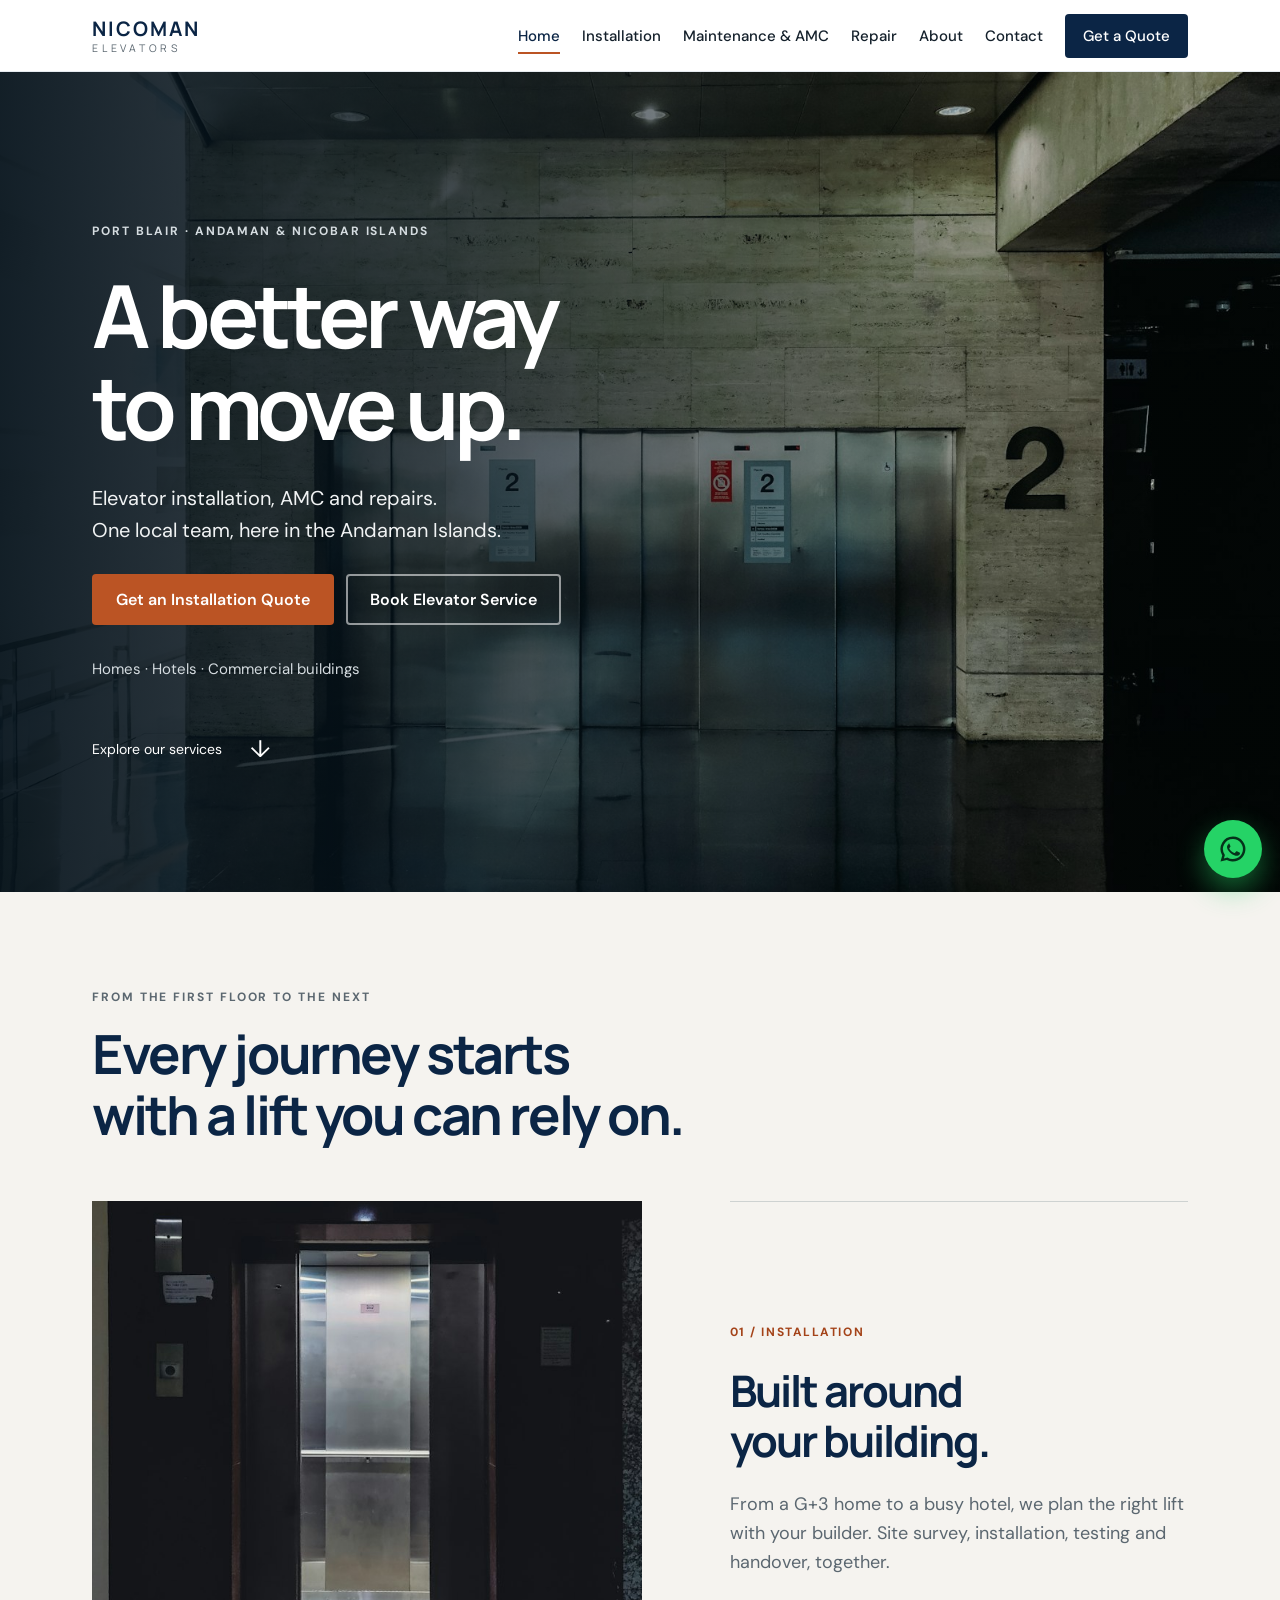
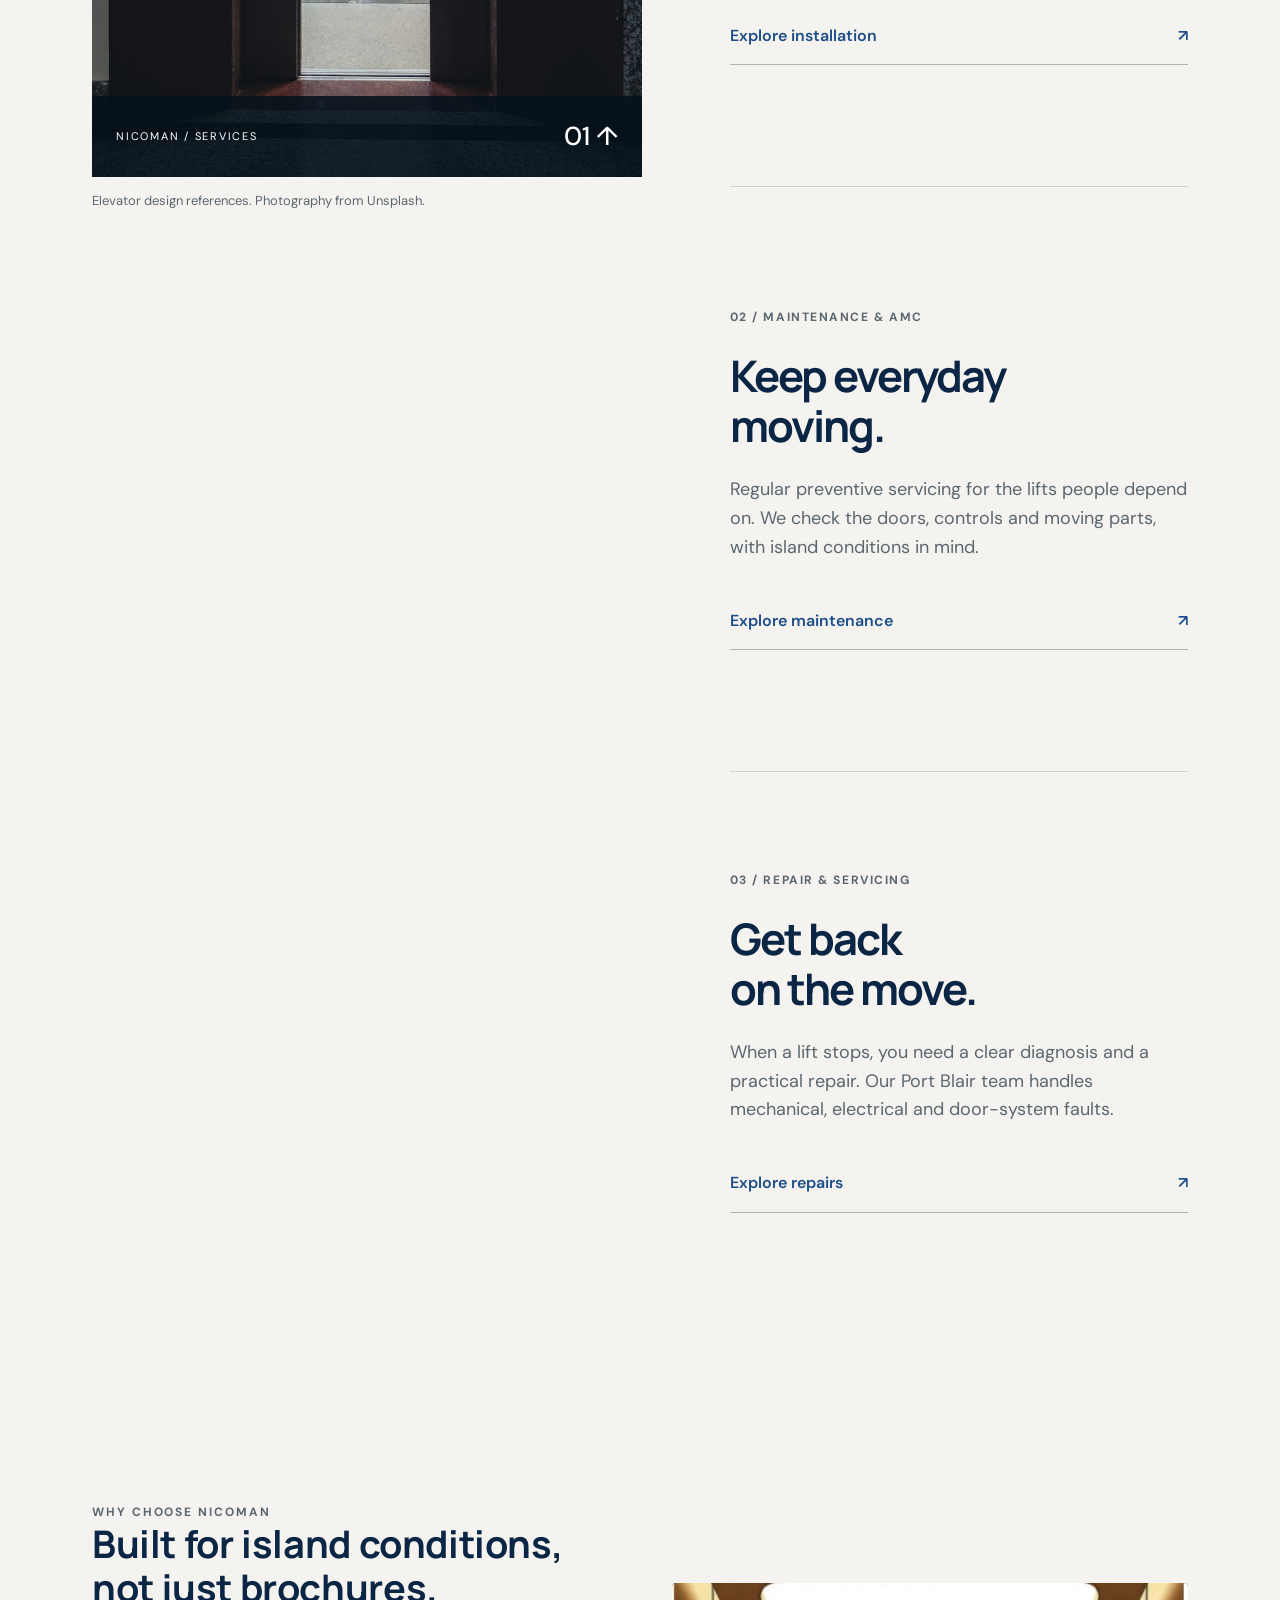
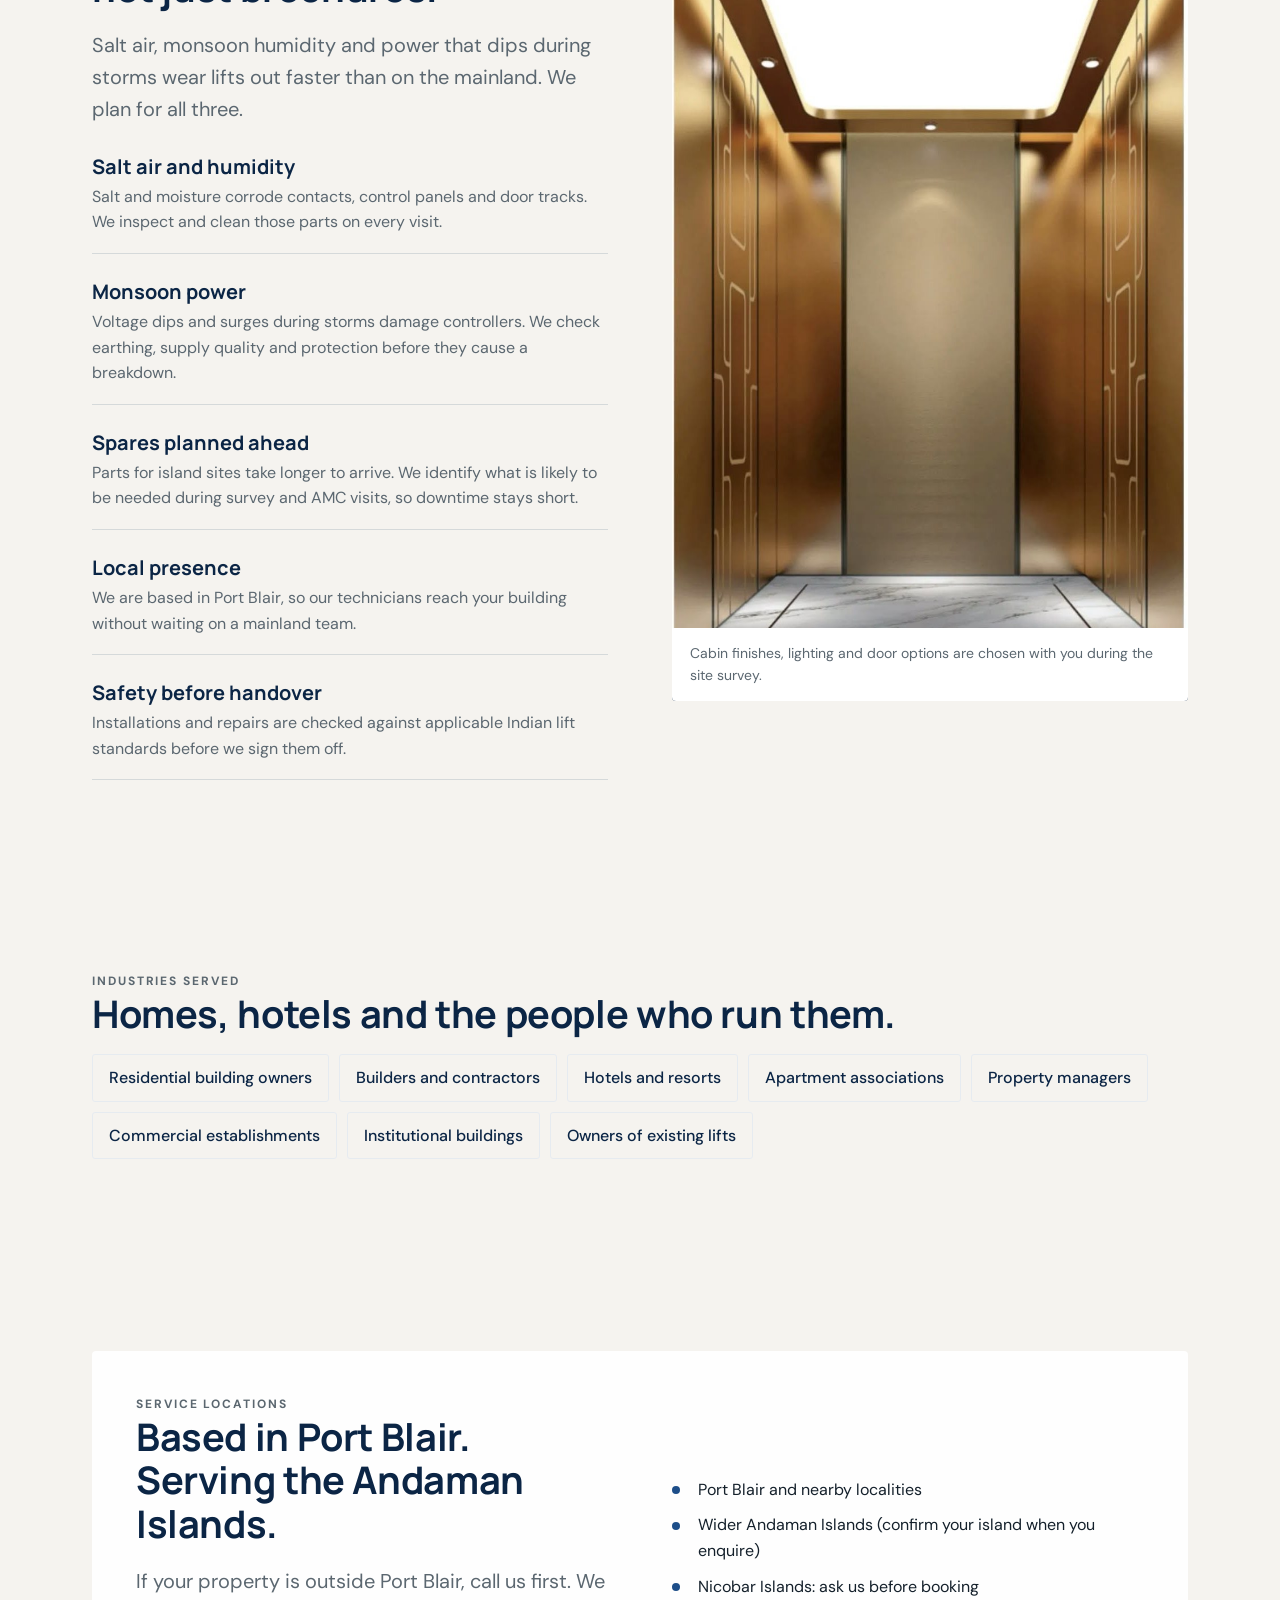
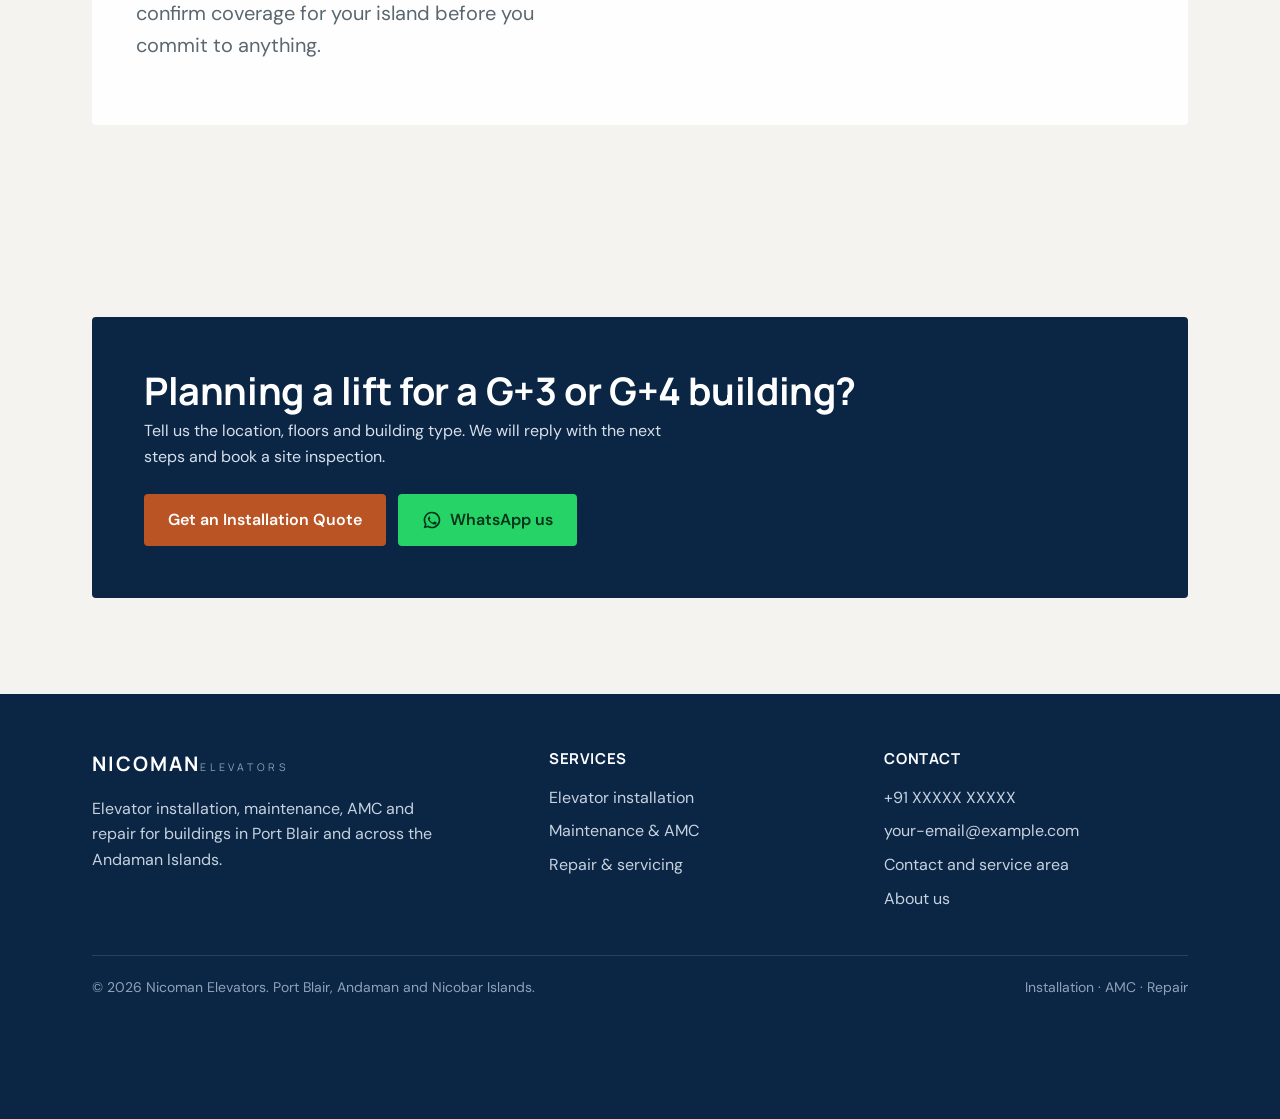
==== commit 043122f7: "Improve homepage with licensed elevator photography and scroll service story" ====
--- a/index.html
+++ b/index.html
@@ -17,11 +17,11 @@
 <link rel="icon" href="assets/img/favicon.svg" type="image/svg+xml">
 <link rel="preconnect" href="https://fonts.googleapis.com">
 <link rel="preconnect" href="https://fonts.gstatic.com" crossorigin>
-<link href="https://fonts.googleapis.com/css2?family=Inter:wght@400;500;600;700;800&amp;display=swap" rel="stylesheet">
+<link href="https://fonts.googleapis.com/css2?family=DM+Sans:wght@400;500;600;700&family=Manrope:wght@400;500;600;700;800&amp;display=swap" rel="stylesheet">
 <link rel="stylesheet" href="assets/css/style.css">
 <script type="application/ld+json">{"@context": "https://schema.org", "@type": "LocalBusiness", "name": "Nicoman Elevators", "url": "https://nico.atla.in/", "description": "Elevator installation, maintenance, AMC and repair for residential, commercial and hospitality buildings in Port Blair and across the Andaman Islands.", "address": {"@type": "PostalAddress", "addressLocality": "Port Blair", "addressRegion": "Andaman and Nicobar Islands", "addressCountry": "IN"}, "areaServed": ["Port Blair", "Andaman Islands"], "serviceType": ["Elevator installation", "Elevator maintenance", "Elevator AMC", "Elevator repair"]}</script>
 </head>
-<body>
+<body class="home">
 <a class="skip" href="#main">Skip to content</a>
 <header class="site-header">
   <div class="wrap nav">
@@ -38,63 +38,60 @@
     </nav>
   </div>
 </header>
-<div class="shaft" aria-hidden="true">
-  <div class="shaft__well">
-    <span class="shaft__rail shaft__rail--l"></span>
-    <span class="shaft__rail shaft__rail--r"></span>
-    <span class="shaft__landing" style="bottom:calc((100% - var(--cabin-h)) * 0)"><span>G</span></span>
-    <span class="shaft__landing" style="bottom:calc((100% - var(--cabin-h)) * 0.25)"><span>1</span></span>
-    <span class="shaft__landing" style="bottom:calc((100% - var(--cabin-h)) * 0.5)"><span>2</span></span>
-    <span class="shaft__landing" style="bottom:calc((100% - var(--cabin-h)) * 0.75)"><span>3</span></span>
-    <span class="shaft__landing" style="bottom:calc(100% - var(--cabin-h))"><span>4</span></span>
-    <img class="shaft__cabin" src="assets/img/glass-cabin-atrium.jpg" alt="" width="351" height="526">
-  </div>
-  <div class="shaft__readout">Floor <strong data-floor>G</strong></div>
-</div>
-
 <main id="main">
-<section class="hero">
+<section class="hero hero--photo">
+  <img class="hero__photo" src="assets/img/elevator-marble.jpg" alt="Stainless steel elevator doors in a stone-lined building lobby" width="1600" height="1067" fetchpriority="high">
   <div class="wrap hero__text">
     <p class="eyebrow">Port Blair &middot; Andaman &amp; Nicobar Islands</p>
-    <h1>Reliable Elevator Solutions for Andaman.</h1>
-    <p class="lead">Professional elevator installation, maintenance, and repair services for residential, commercial, and hospitality properties across the Andaman Islands.</p>
+    <h1>A better way<br>to move up.</h1>
+    <p class="lead">Elevator installation, AMC and repairs.<br>One local team, here in the Andaman Islands.</p>
     <div class="btn-row">
       <a class="btn btn--primary" href="installation.html#quote">Get an Installation Quote</a>
       <a class="btn btn--ghost" href="contact.html#enquiry">Book Elevator Service</a>
-      <a class="btn btn--ghost" data-wa href="#"><svg viewBox="0 0 24 24" aria-hidden="true" data-filled><path d="M12 2a10 10 0 0 0-8.6 15.1L2 22l5-1.3A10 10 0 1 0 12 2zm0 2a8 8 0 1 1-4.1 14.9l-.3-.2-2.9.8.8-2.8-.2-.3A8 8 0 0 1 12 4zm-3.2 4c-.2 0-.5.1-.7.3-.3.3-.9.9-.9 2.1s.9 2.5 1 2.6c.1.2 1.8 2.8 4.4 3.8 2.2.9 2.6.7 3.1.6.5-.1 1.5-.6 1.7-1.2.2-.6.2-1.1.2-1.2-.1-.1-.2-.2-.5-.3l-1.9-.9c-.3-.1-.5-.1-.7.1l-.9 1.1c-.2.2-.3.2-.6.1-.3-.1-1.2-.4-2.3-1.4-.9-.8-1.4-1.7-1.6-2-.2-.3 0-.4.1-.6l.4-.5c.1-.2.2-.3.3-.5.1-.2 0-.4 0-.5l-.9-2.1c-.2-.5-.4-.5-.6-.5z"/></svg> Chat on WhatsApp</a>
-    </div>
-    <div class="hero__chips">
-      <span class="chip">G+3 &amp; G+4 buildings</span>
-      <span class="chip">Hotels &amp; resorts</span>
-      <span class="chip">AMC contracts</span>
-      <span class="chip">Breakdown &amp; repair</span>
-    </div>
-  </div>
-</section>
-
-<section>
-  <div class="wrap">
-    <p class="eyebrow reveal">What we do</p>
-    <h2 class="reveal">Installation, AMC and repair, from one local team.</h2>
-    <div class="grid">
-      <a class="card card--link reveal" href="installation.html">
-        <span class="icon"><svg viewBox="0 0 24 24"><rect x="4" y="3" width="16" height="18" rx="1.5"/><path d="M9 7h2M13 7h2M9 11h2M13 11h2M9 15h2M13 15h2M10 21v-3h4v3"/></svg></span>
-        <h3>Elevator installation</h3>
-        <p>New lifts for G+3 and G+4 homes, hotels and commercial buildings. We survey the shaft, plan with your builder, then test and hand over.</p>
-        <span class="more">Installation details &rarr;</span>
-      </a>
-      <a class="card card--link reveal" href="maintenance-amc.html">
-        <span class="icon"><svg viewBox="0 0 24 24"><rect x="3" y="5" width="18" height="16" rx="2"/><path d="M3 10h18M8 3v4M16 3v4"/></svg></span>
-        <h3>Maintenance &amp; AMC</h3>
-        <p>Scheduled preventive servicing under an Annual Maintenance Contract, so breakdowns become rare and planned rather than sudden.</p>
-        <span class="more">AMC details &rarr;</span>
-      </a>
-      <a class="card card--link reveal" href="repair.html">
-        <span class="icon"><svg viewBox="0 0 24 24"><path d="M14.7 6.3a4 4 0 0 0-5.4 5.4L3 18l3 3 6.3-6.3a4 4 0 0 0 5.4-5.4l-2.5 2.5-2.5-.5-.5-2.5z"/></svg></span>
-        <h3>Repair &amp; servicing</h3>
-        <p>Fault diagnosis, mechanical and electrical repairs, and door and control-system servicing for lifts already in use.</p>
-        <span class="more">Repair details &rarr;</span>
-      </a>
+
+    </div>
+    <p class="hero__foot">Homes &middot; Hotels &middot; Commercial buildings</p>
+    <a class="hero__scroll" href="#elevator-story">Explore our services <span aria-hidden="true">↓</span></a>
+  </div>
+</section>
+
+<section class="lift-story" id="elevator-story" aria-labelledby="story-title">
+  <div class="wrap">
+    <p class="eyebrow">From the first floor to the next</p>
+    <h2 id="story-title">Every journey starts<br>with a lift you can rely on.</h2>
+    <div class="lift-story__layout">
+      <div class="lift-story__visual">
+        <div class="lift-story__frame">
+          <img class="lift-story__image is-active" data-story-image="0" src="assets/img/elevator-open.jpg" alt="Open passenger elevator with a stainless steel cabin" width="1400" height="788" loading="lazy">
+          <img class="lift-story__image" data-story-image="1" src="assets/img/elevator-hotel.jpg" alt="Elevator lobby with timber walls and warm lighting in a hotel" width="1400" height="1050" loading="lazy">
+          <img class="lift-story__image" data-story-image="2" src="assets/img/elevator-marble.jpg" alt="Closed passenger lift doors in a stone lobby" width="1600" height="1067" loading="lazy">
+          <div class="lift-story__indicator" aria-hidden="true"><span>NICOMAN / SERVICES</span><strong data-story-floor>01 ↑</strong></div>
+        </div>
+        <p class="lift-story__caption">Elevator design references. Photography from Unsplash.</p>
+      </div>
+      <div class="lift-story__steps">
+        <article class="lift-story__step is-active" data-story-step="0">
+          <span class="lift-story__number">01 / INSTALLATION</span>
+          <img class="lift-story__mobile-image" src="assets/img/elevator-open.jpg" alt="Open stainless steel elevator cabin" width="1400" height="788" loading="lazy">
+          <h3>Built around<br>your building.</h3>
+          <p>From a G+3 home to a busy hotel, we plan the right lift with your builder. Site survey, installation, testing and handover, together.</p>
+          <a class="story-link" href="installation.html">Explore installation <span aria-hidden="true">↗</span></a>
+        </article>
+        <article class="lift-story__step" data-story-step="1">
+          <span class="lift-story__number">02 / MAINTENANCE &amp; AMC</span>
+          <img class="lift-story__mobile-image" src="assets/img/elevator-hotel.jpg" alt="Warmly lit hotel elevator lobby" width="1400" height="1050" loading="lazy">
+          <h3>Keep everyday<br>moving.</h3>
+          <p>Regular preventive servicing for the lifts people depend on. We check the doors, controls and moving parts, with island conditions in mind.</p>
+          <a class="story-link" href="maintenance-amc.html">Explore maintenance <span aria-hidden="true">↗</span></a>
+        </article>
+        <article class="lift-story__step" data-story-step="2">
+          <span class="lift-story__number">03 / REPAIR &amp; SERVICING</span>
+          <img class="lift-story__mobile-image" src="assets/img/elevator-marble.jpg" alt="Passenger elevator doors in a stone lobby" width="1600" height="1067" loading="lazy">
+          <h3>Get back<br>on the move.</h3>
+          <p>When a lift stops, you need a clear diagnosis and a practical repair. Our Port Blair team handles mechanical, electrical and door-system faults.</p>
+          <a class="story-link" href="repair.html">Explore repairs <span aria-hidden="true">↗</span></a>
+        </article>
+      </div>
     </div>
   </div>
 </section>
--- a/assets/css/style.css
+++ b/assets/css/style.css
@@ -334,3 +334,78 @@
 /* ---------- Icons inside buttons and filled glyphs ---------- */
 .btn svg { width: 20px; height: 20px; flex-shrink: 0; fill: currentColor; }
 .icon svg[data-filled] { fill: currentColor; stroke: none; }
+
+/* Photo-led homepage. Other service pages retain their own layouts. */
+.home { --paper: #f5f3ef; --orange: #bb5424; --radius: 4px; font-family: 'DM Sans', sans-serif; }
+.home h1, .home h2, .home h3, .home .brand { font-family: Manrope, sans-serif; }
+.home .wrap { padding-inline: 32px; }
+.home section { padding-block: 96px; }
+.home .btn, .home .nav__cta { border-radius: 4px; }
+.home .hero--photo { min-height: min(820px, calc(100svh - var(--header-h))); padding: 100px 0 64px; display: flex; align-items: center; overflow: hidden; background: #12232b; }
+.hero__photo { position: absolute; inset: 0; width: 100%; height: 100%; object-fit: cover; object-position: 65% 58%; }
+.hero--photo::after { content: ''; position: absolute; inset: 0; background: linear-gradient(90deg, rgba(5,18,27,.94), rgba(5,18,27,.75) 35%, rgba(5,18,27,.18) 80%); }
+.home .hero__text { z-index: 2; max-width: 760px; margin-left: max(0px, calc((100% - var(--max)) / 2)); }
+.home .hero h1 { font-size: clamp(48px, 6.8vw, 88px); line-height: 1.06; letter-spacing: -.055em; margin-block: 28px; max-width: 12ch; }
+.home .hero .eyebrow { color: #d5dce0; }
+.home .hero .lead { color: #f1f3f4; font-size: 20px; }
+.hero__foot { margin-top: 32px; font-size: 15px; color: #d5dce0; }
+.hero__scroll { color: #fff; text-decoration: none; font-size: 14px; display: inline-flex; gap: 28px; align-items: center; margin-top: 24px; padding-block: 10px; }
+.hero__scroll span { font-size: 24px; }
+.lift-story { scroll-margin-top: var(--header-h); }
+.home .lift-story h2 { font-size: clamp(34px, 4.3vw, 54px); line-height: 1.13; letter-spacing: -.045em; margin: 16px 0 56px; }
+.lift-story__layout { display: grid; grid-template-columns: 1.2fr 1fr; gap: 8%; align-items: start; }
+.lift-story__visual { position: sticky; top: calc(var(--header-h) + 32px); }
+.lift-story__frame { position: relative; height: min(64vh, 580px); min-height: 320px; overflow: hidden; background: #12232b; }
+.lift-story__image { position: absolute; inset: 0; width: 100%; height: 100%; object-fit: cover; opacity: 0; transform: scale(1.04); transition: opacity .65s ease, transform 1.2s ease; }
+.lift-story__image.is-active { opacity: 1; transform: scale(1); }
+.lift-story__indicator { position: absolute; bottom: 0; left: 0; right: 0; padding: 20px 24px; display: flex; align-items: center; justify-content: space-between; background: rgba(5,18,27,.88); color: white; }
+.lift-story__indicator span { font-size: 11px; letter-spacing: .16em; }
+.lift-story__indicator strong { font-size: 26px; font-weight: 500; }
+.lift-story__caption { font-size: 13px; margin-top: 14px; color: var(--steel); }
+.lift-story__step { min-height: 65vh; display: flex; flex-direction: column; justify-content: center; padding: 48px 0; border-top: 1px solid #ced2d1; }
+.lift-story__step:last-child { min-height: 60vh; }
+.lift-story__number { font-size: 12px; letter-spacing: .13em; font-weight: 700; color: var(--steel); }
+.lift-story__step.is-active .lift-story__number { color: #a44319; }
+.home .lift-story__step h3 { font-size: clamp(30px, 3.4vw, 44px); letter-spacing: -.045em; margin: 24px 0; }
+.lift-story__step p { font-size: 18px; color: var(--steel); }
+.story-link { display: flex; justify-content: space-between; align-items: center; gap: 20px; padding: 16px 0; border-bottom: 1px solid #acb5b9; text-decoration: none; font-weight: 600; margin-top: 12px; }
+.story-link:hover { color: #a44319; }
+.story-link:visited { color: #764a32; }
+.lift-story__mobile-image { display: none; }
+.home .media, .home .panel, .home .band { border-radius: 4px; box-shadow: none; }
+.home .media { margin-inline: 0; }
+.home .feature { border-left: 0; padding-left: 0; padding-bottom: 18px; border-bottom: 1px solid #d5d9da; }
+.home .pill { border-radius: 3px; box-shadow: none; background: transparent; }
+.home .band { background: var(--navy); }
+@media (max-width: 760px) {
+  .home .wrap { padding-inline: 24px; }
+  .home section { padding-block: 64px; }
+  .home .hero--photo { min-height: 690px; padding: 56px 0 54px; align-items: flex-start; }
+  .hero__photo { object-position: 54% 60%; }
+  .hero--photo::after { background: linear-gradient(180deg, rgba(5,18,27,.85), rgba(5,18,27,.7) 55%, rgba(5,18,27,.3)); }
+  .home .hero h1 { font-size: clamp(48px, 10vw, 68px); }
+  .home .hero .lead { font-size: 18px; }
+  .home .hero .btn-row { gap: 10px; }
+  .home .hero .btn { font-size: 14px; padding: 14px 16px; }
+  .hero__scroll { margin-top: 8px; }
+  .lift-story__layout { display: block; }
+  .lift-story__visual { display: none; }
+  .home .lift-story h2 { margin-bottom: 36px; }
+  .lift-story__step, .lift-story__step:last-child { min-height: 0; padding: 32px 0 48px; }
+  .lift-story__mobile-image { display: block; width: 100%; aspect-ratio: 4 / 3; object-fit: cover; margin-top: 24px; }
+}
+@media (prefers-reduced-motion: reduce) {
+  .lift-story__image { transition: none; transform: none; }
+}
+/* All photographs remain available without animation or JavaScript. */
+html:not(.js) .lift-story__layout { display: block; }
+html:not(.js) .lift-story__visual { display: none; }
+html:not(.js) .lift-story__mobile-image { display: block; width: 100%; max-width: 640px; margin-top: 24px; }
+html:not(.js) .lift-story__step { min-height: 0; }
+@media (prefers-reduced-motion: reduce) {
+  .lift-story__layout { display: block; }
+  .lift-story__visual { display: none; }
+  .lift-story__mobile-image { display: block; width: 100%; max-width: 640px; aspect-ratio: 4 / 3; object-fit: cover; margin-top: 24px; }
+  .lift-story__step, .lift-story__step:last-child { min-height: 0; }
+}
+.lift-story__mobile-image { height: auto; }
